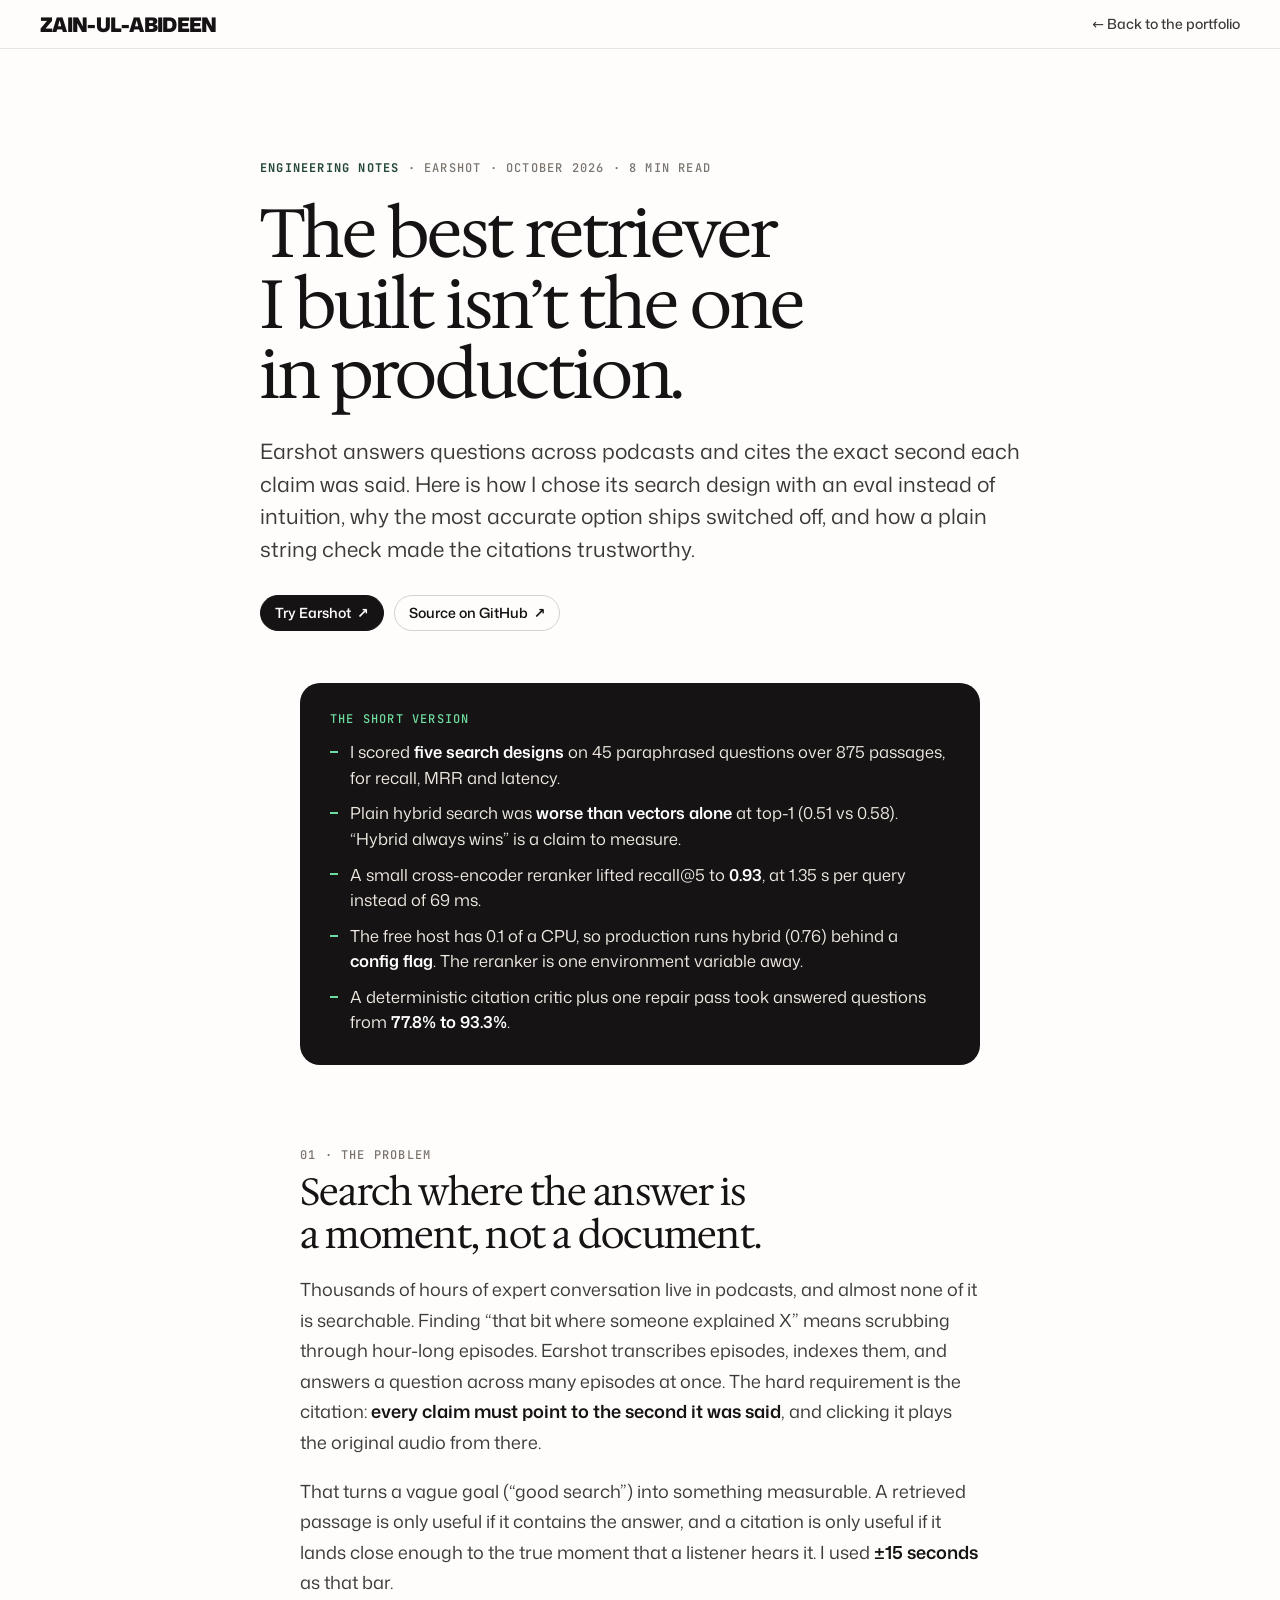
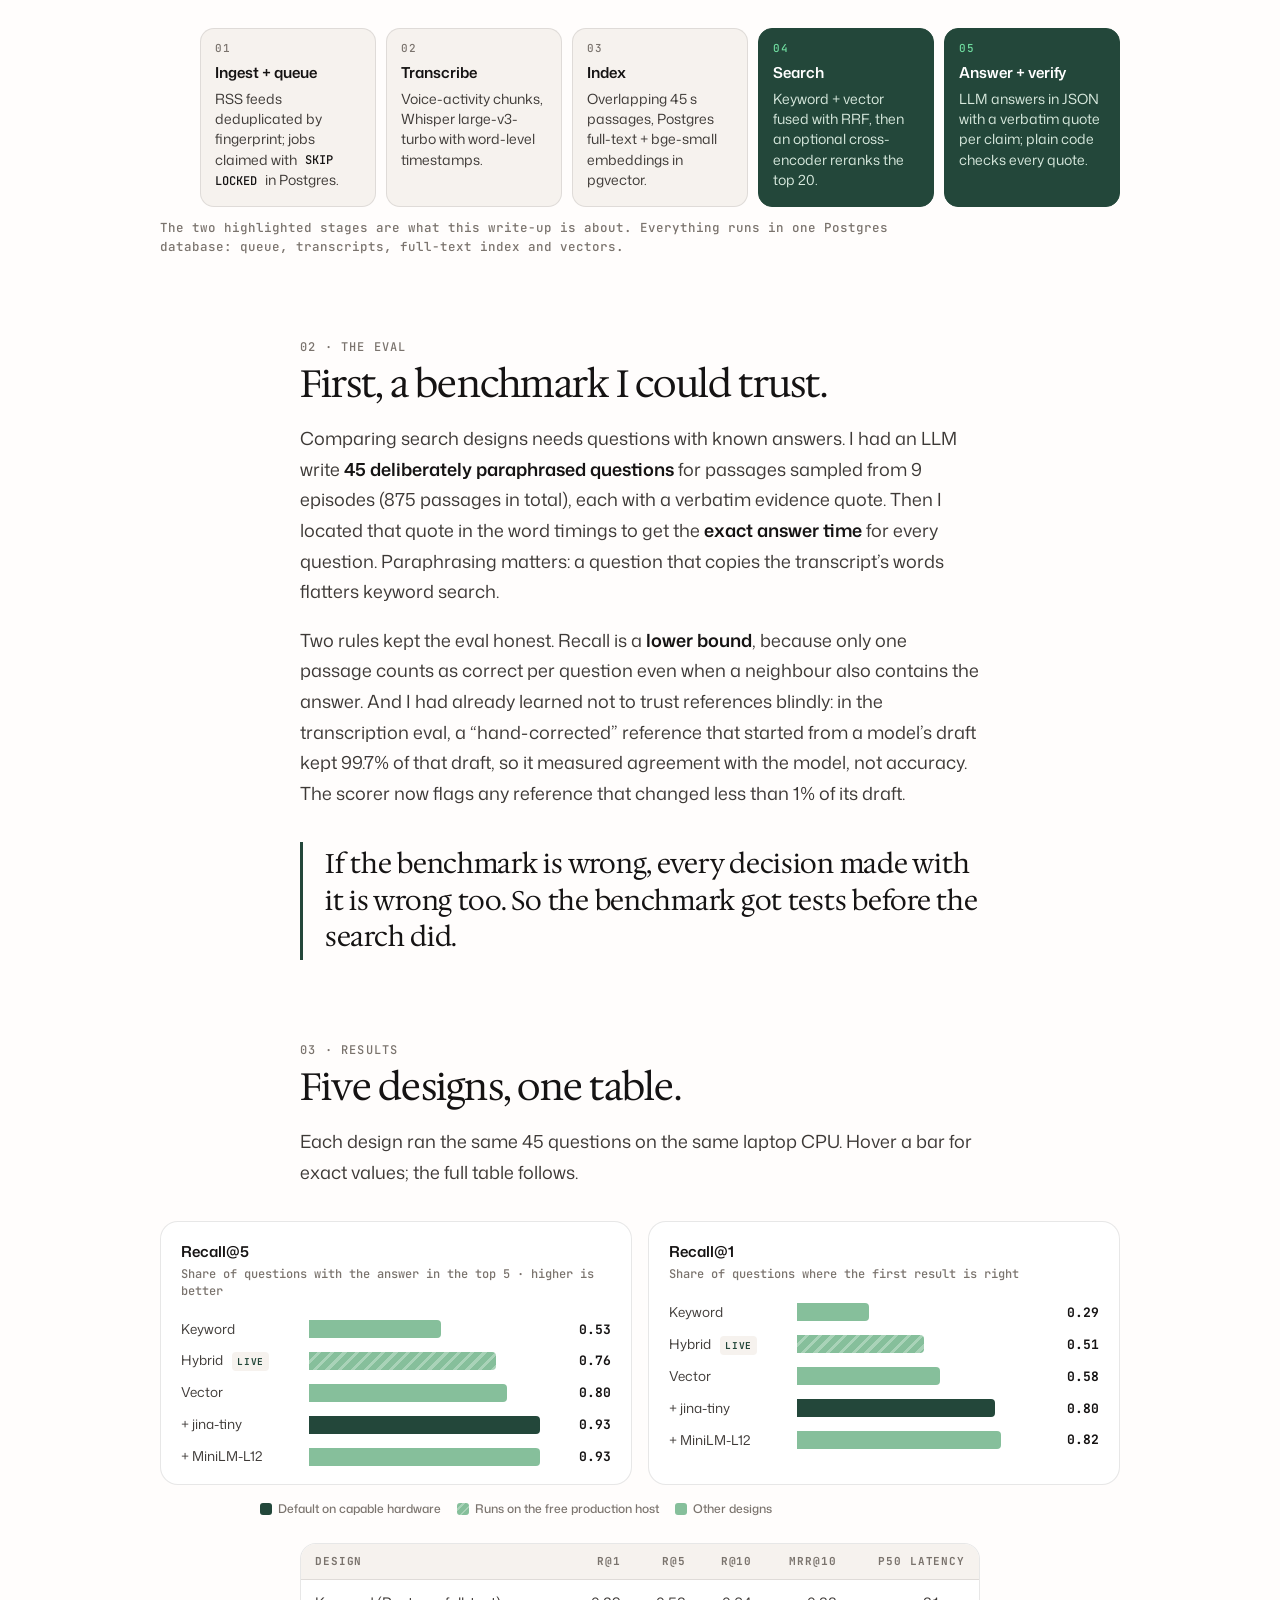
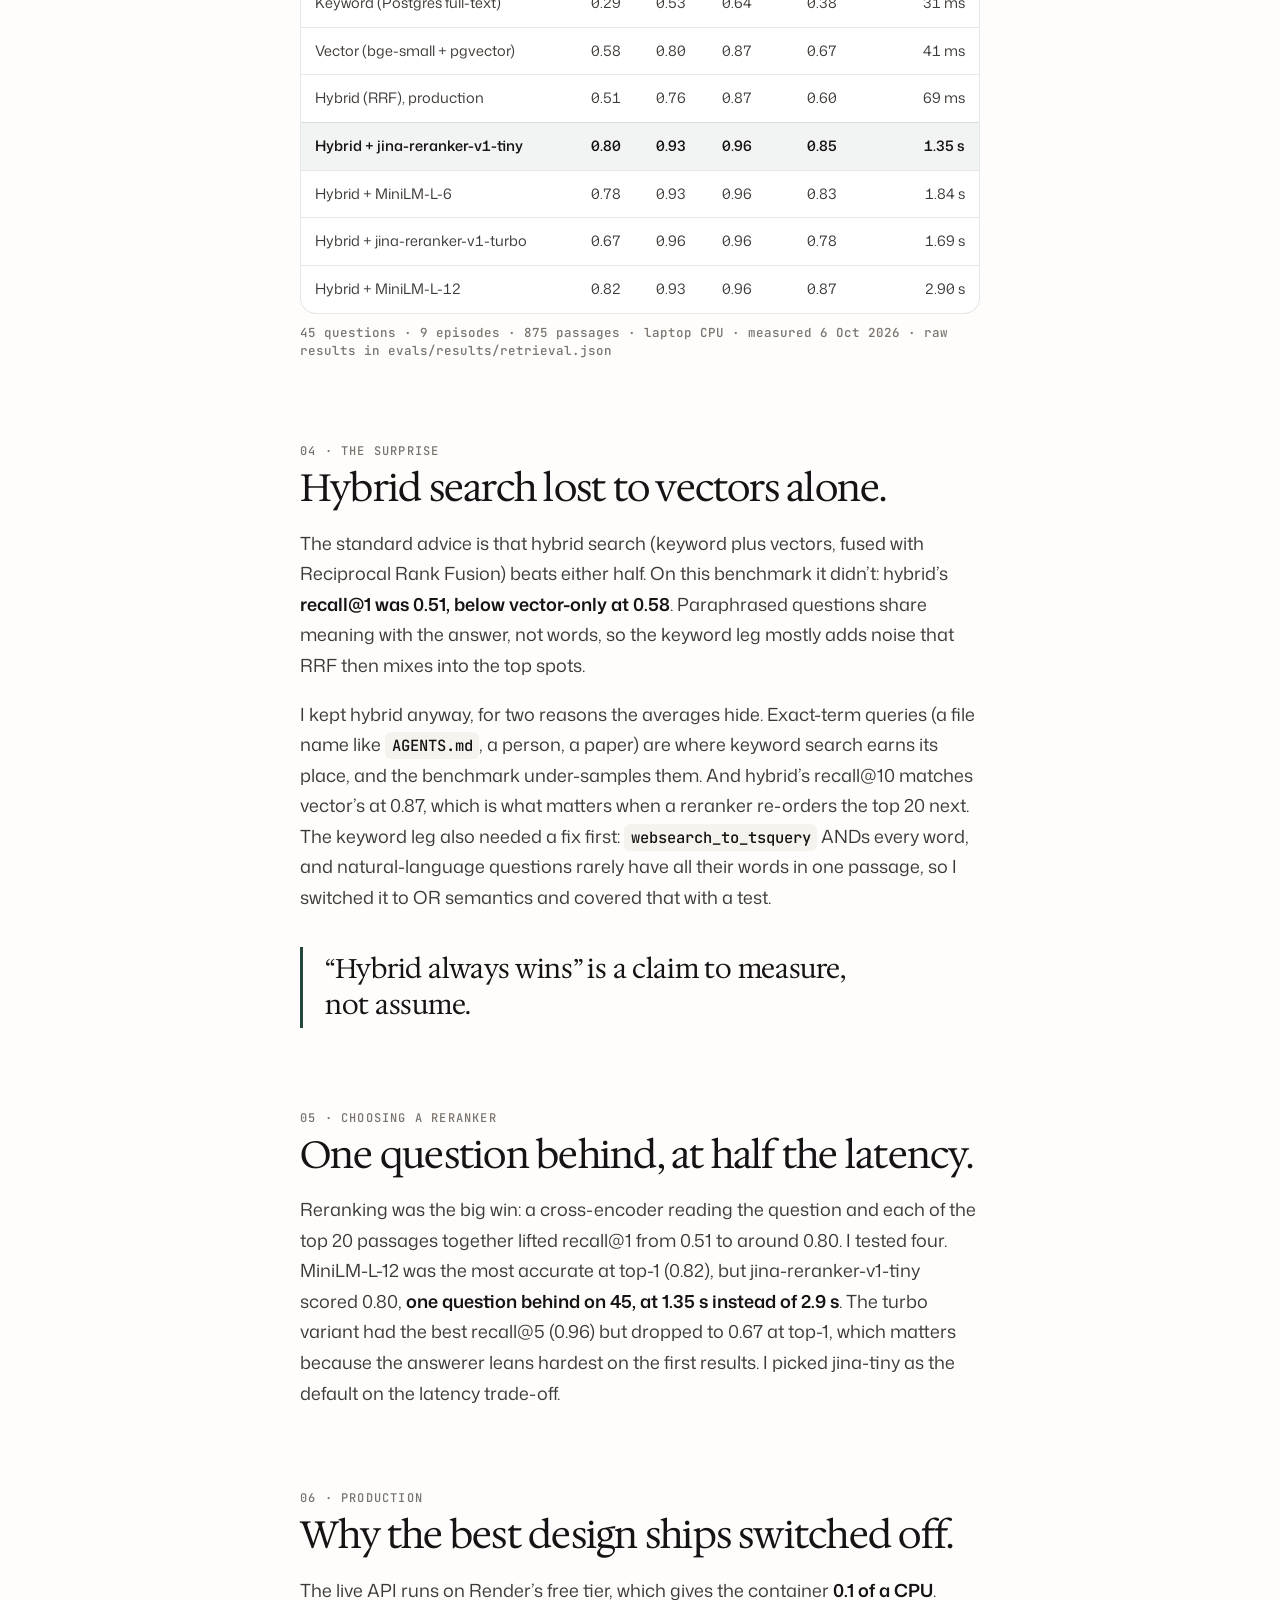
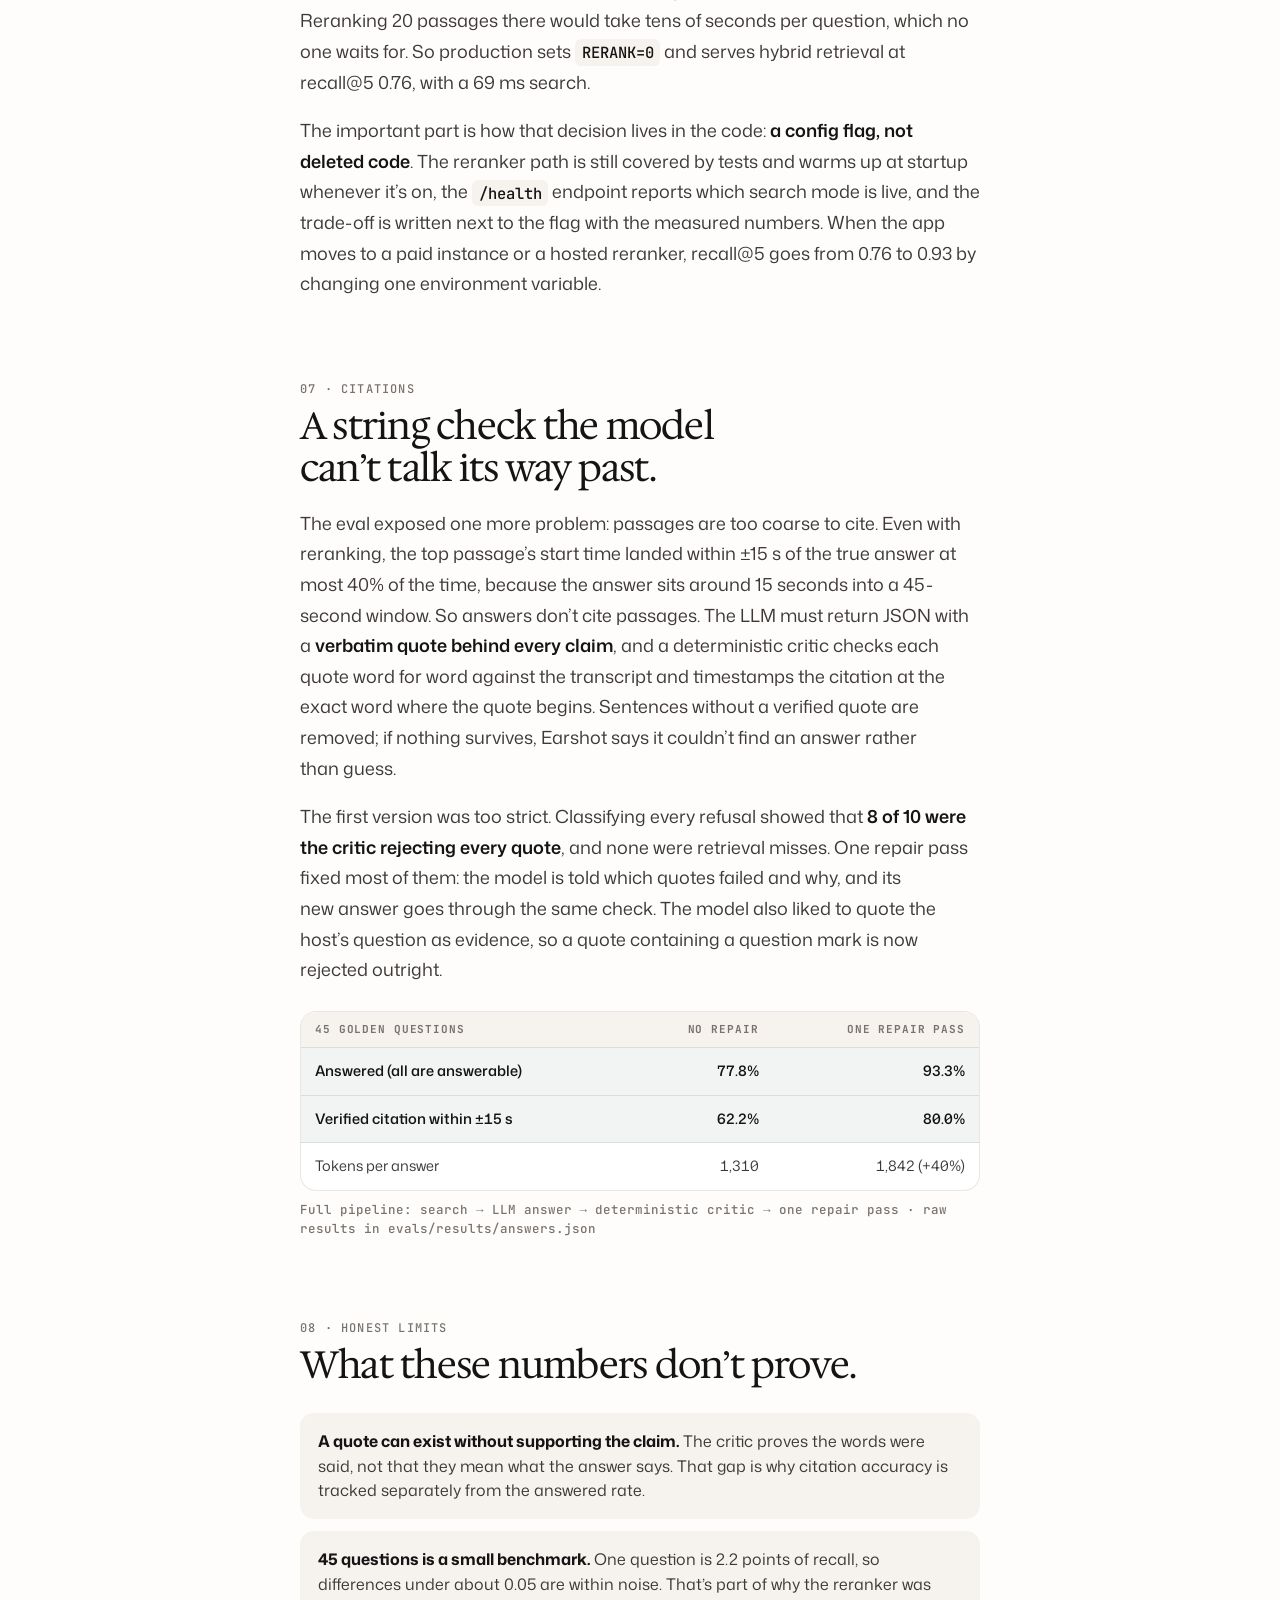
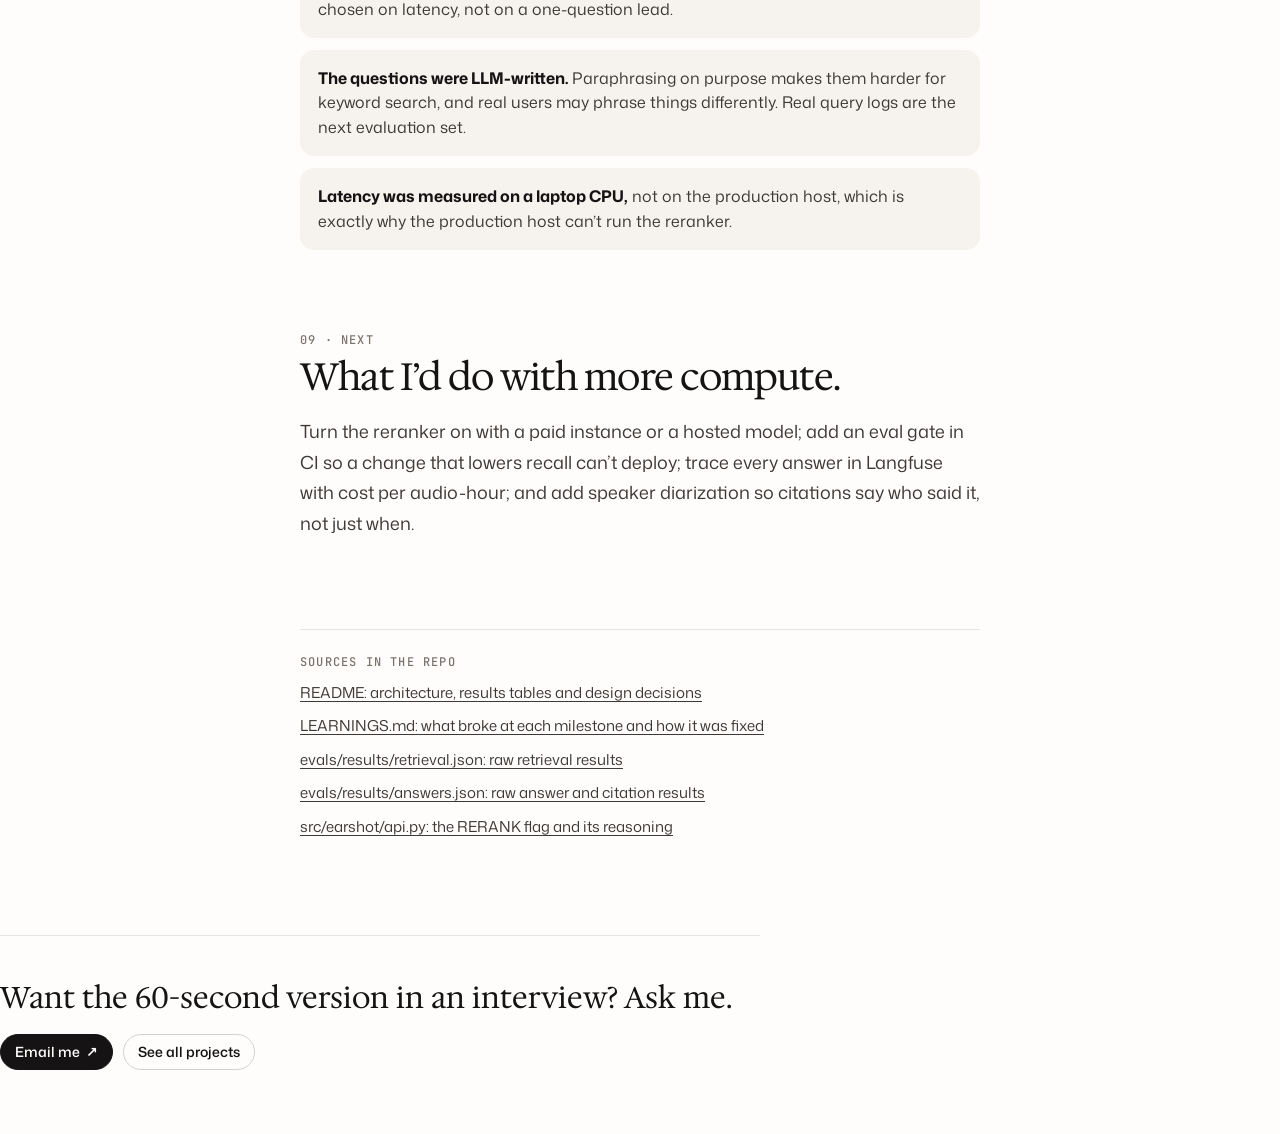
==== notes/earshot-retrieval.html @ 36beb97e "Evidence-backed hero, How I build rules, Earshot engineering write-up, stack usage" ====
<!doctype html>
<html lang="en">
<head>
  <meta charset="utf-8">
  <meta name="viewport" content="width=device-width, initial-scale=1, viewport-fit=cover">
  <title>The best retriever I built isn’t the one in production · Muhammad Zain ul Abideen</title>
  <meta name="description" content="Engineering notes on Earshot: five search designs benchmarked on 45 paraphrased podcast questions, why the 0.93 reranker ships behind a flag, and how a deterministic citation check raised answered questions from 77.8% to 93.3%.">
  <meta name="theme-color" content="#fffdfc">
  <link rel="icon" href="data:image/svg+xml,%3Csvg xmlns='http://www.w3.org/2000/svg' viewBox='0 0 64 64'%3E%3Crect width='64' height='64' rx='14' fill='%23151313'/%3E%3Ctext x='32' y='44' font-family='Georgia,serif' font-size='36' fill='%23fffdfc' text-anchor='middle'%3Ez%3C/text%3E%3C/svg%3E">
  <link rel="preload" href="../fonts/hedvig-serif.woff2" as="font" type="font/woff2" crossorigin>
  <link rel="preload" href="../fonts/mona-sans.woff2" as="font" type="font/woff2" crossorigin>
  <link rel="stylesheet" href="../css/fonts.css">
  <style>
    :root {
      --paper: #fffdfc; --paper-2: #f6f2ee; --ink: #151313; --ink-2: #3d3936; --ink-3: #7a736d;
      --line: rgba(21, 19, 19, .1); --forest: #23473a; --mint: #6fdc9f; --bar: #86bf9b;
      --serif: "Hedvig Letters Serif", Georgia, serif; --sans: "Mona Sans", system-ui, sans-serif; --mono: "JetBrains Mono", ui-monospace, monospace;
      --ease: cubic-bezier(.2, .7, .2, 1); --pad: clamp(16px, 4vw, 40px);
    }
    *, *::before, *::after { box-sizing: border-box; }
    html { -webkit-text-size-adjust: 100%; }
    body { margin: 0; background: var(--paper); color: var(--ink); font: 400 18px/1.7 var(--sans); }
    a { color: inherit; }
    ::selection { background: var(--forest); color: var(--paper); }

    .top { position: sticky; top: 0; z-index: 10; display: flex; justify-content: space-between; align-items: center; gap: 12px;
      padding: 14px var(--pad); background: rgba(255, 253, 252, .82); backdrop-filter: blur(12px); -webkit-backdrop-filter: blur(12px); border-bottom: 1px solid var(--line); }
    .top__mark { text-decoration: none; font: 900 20px/1 var(--sans); font-stretch: 112%; letter-spacing: -.035em; white-space: nowrap; }
    .top__back { text-decoration: none; font: 500 14px/1 var(--sans); color: var(--ink-2); white-space: nowrap; }
    .top__back:hover { color: var(--ink); }
    .bar { position: fixed; left: 0; top: 0; z-index: 11; height: 2px; width: 100%; background: var(--forest); transform-origin: left; transform: scaleX(0); }

    .wrap { width: min(760px, 100%); margin: 0 auto; padding: 0 var(--pad); }
    .wide { width: min(1040px, 100%); margin: 0 auto; padding: 0 var(--pad); }
    header.hd { padding: clamp(56px, 9vw, 110px) 0 clamp(28px, 4vw, 44px); }
    .kicker { margin: 0 0 22px; font: 500 12px/1.5 var(--mono); letter-spacing: .1em; text-transform: uppercase; color: var(--ink-3); }
    .kicker b { color: var(--forest); font-weight: 600; }
    h1 { margin: 0; font: 400 clamp(38px, 6vw, 68px)/1.04 var(--serif); letter-spacing: -.03em; text-wrap: balance; }
    .dek { margin: 24px 0 0; font-size: clamp(18px, 1.8vw, 21px); line-height: 1.55; color: var(--ink-2); text-wrap: pretty; }
    .meta { display: flex; flex-wrap: wrap; gap: 10px; margin-top: 30px; }
    .pill { display: inline-flex; align-items: center; gap: 6px; height: 36px; padding: 0 14px; border-radius: 999px; border: 1px solid rgba(21, 19, 19, .18); text-decoration: none; font: 550 14px/1 var(--sans); }
    .pill--dark { background: var(--ink); color: var(--paper); border-color: var(--ink); }

    .tldr { margin: 8px 0 0; padding: clamp(20px, 3vw, 30px); border-radius: 20px; background: var(--ink); color: #efe9e2; }
    .tldr h2 { margin: 0 0 14px; font: 500 12px/1 var(--mono); letter-spacing: .1em; text-transform: uppercase; color: var(--mint); }
    .tldr ul { margin: 0; padding: 0; list-style: none; display: grid; gap: 10px; font-size: 16.5px; line-height: 1.55; }
    .tldr li { position: relative; padding-left: 20px; }
    .tldr li::before { content: ""; position: absolute; left: 0; top: .72em; width: 8px; height: 2px; background: var(--mint); }
    .tldr b { color: #fff; font-weight: 600; }

    article h2 { margin: clamp(56px, 7vw, 84px) 0 0; font: 400 clamp(28px, 3.4vw, 38px)/1.12 var(--serif); letter-spacing: -.02em; text-wrap: balance; }
    article h2 small { display: block; margin-bottom: 10px; font: 500 12px/1 var(--mono); letter-spacing: .1em; text-transform: uppercase; color: var(--ink-3); }
    article p { margin: 18px 0 0; color: var(--ink-2); text-wrap: pretty; }
    article p strong { color: var(--ink); font-weight: 600; }
    code { font: 500 .86em/1 var(--mono); padding: .18em .42em; border-radius: 6px; background: var(--paper-2); color: var(--ink); }
    .pull { margin: 34px 0 0; padding: 4px 0 4px 22px; border-left: 3px solid var(--forest); font: 400 clamp(22px, 2.4vw, 27px)/1.35 var(--serif); letter-spacing: -.01em; color: var(--ink); }

    /* pipeline diagram */
    .flow { margin: 30px 0 0; display: grid; grid-template-columns: repeat(5, minmax(0, 1fr)); gap: 10px; counter-reset: s; }
    .flow li { list-style: none; position: relative; padding: 14px 14px 16px; border-radius: 14px; background: var(--paper-2); border: 1px solid var(--line); font-size: 14px; line-height: 1.45; color: var(--ink-2); }
    .flow li b { display: block; margin-bottom: 6px; font: 600 15px/1.25 var(--sans); color: var(--ink); }
    .flow li::before { counter-increment: s; content: counter(s, decimal-leading-zero); display: block; margin-bottom: 10px; font: 500 11px/1 var(--mono); letter-spacing: .1em; color: var(--ink-3); }
    .flow li.is-key { background: var(--forest); border-color: var(--forest); color: #d9eadf; }
    .flow li.is-key b { color: #fff; } .flow li.is-key::before { color: var(--mint); }
    .flow__cap { margin: 12px 0 0 !important; font: 500 12.5px/1.5 var(--mono) !important; color: var(--ink-3) !important; }
    @media (max-width: 860px) { .flow { grid-template-columns: repeat(2, minmax(0, 1fr)); } }

    /* charts */
    .charts { margin: 34px 0 0; display: grid; grid-template-columns: repeat(2, minmax(0, 1fr)); gap: 16px; }
    .chart { margin: 0; padding: 20px 20px 16px; border-radius: 18px; border: 1px solid var(--line); background: #fff; }
    .chart h3 { margin: 0; font: 600 15px/1.3 var(--sans); }
    .chart .sub { margin: 4px 0 18px; font: 500 12px/1.4 var(--mono); color: var(--ink-3); }
    .rows { display: grid; gap: 9px; }
    .row { position: relative; display: grid; grid-template-columns: 118px 1fr 44px; align-items: center; gap: 10px; font-size: 13.5px; color: var(--ink-2); cursor: default; }
    .row .track { position: relative; height: 18px; }
    .row .fill { position: absolute; inset: 0 auto 0 0; width: calc(var(--v) * 100%); background: var(--bar); border-radius: 0 4px 4px 0; transform-origin: left; transform: scaleX(0); transition: transform 1s var(--ease), background .2s; }
    .chart.is-in .fill { transform: scaleX(1); }
    .row:nth-child(2) .fill { transition-delay: .06s; } .row:nth-child(3) .fill { transition-delay: .12s; } .row:nth-child(4) .fill { transition-delay: .18s; } .row:nth-child(5) .fill { transition-delay: .24s; }
    .row.is-best .fill { background: var(--forest); }
    .row.is-prod .fill { background: repeating-linear-gradient(135deg, var(--bar) 0 6px, #a9d3b8 6px 9px); }
    .row b { font: 600 13px/1 var(--mono); color: var(--ink); text-align: right; }
    .row:hover .fill { background: var(--ink); }
    .row .tag { margin-left: 6px; font: 600 9.5px/1 var(--mono); letter-spacing: .08em; text-transform: uppercase; padding: 3px 5px; border-radius: 4px; background: var(--paper-2); color: var(--forest); }
    .legend { display: flex; flex-wrap: wrap; gap: 6px 16px; margin: 16px 0 0; font: 500 12px/1.3 var(--sans); color: var(--ink-3); }
    .legend i { display: inline-block; width: 12px; height: 12px; border-radius: 3px; margin-right: 6px; vertical-align: -2px; background: var(--bar); }
    .legend i.best { background: var(--forest); }
    .legend i.prod { background: repeating-linear-gradient(135deg, var(--bar) 0 4px, #a9d3b8 4px 6px); }
    .tip { position: fixed; z-index: 20; pointer-events: none; padding: 8px 10px; border-radius: 8px; background: var(--ink); color: #f3efe9; font: 500 12px/1.4 var(--mono); opacity: 0; transform: translateY(4px); transition: opacity .15s, transform .15s; white-space: nowrap; }
    .tip.on { opacity: 1; transform: none; }
    @media (max-width: 760px) { .charts { grid-template-columns: 1fr; } .row { grid-template-columns: 104px 1fr 40px; } }

    /* tables */
    .tbl { margin: 26px 0 0; overflow-x: auto; border: 1px solid var(--line); border-radius: 16px; background: #fff; }
    table { width: 100%; border-collapse: collapse; font-size: 14.5px; }
    th, td { padding: 11px 14px; text-align: right; white-space: nowrap; border-bottom: 1px solid var(--line); }
    th:first-child, td:first-child { text-align: left; }
    thead th { font: 600 11px/1.2 var(--mono); letter-spacing: .08em; text-transform: uppercase; color: var(--ink-3); background: var(--paper-2); }
    tbody tr:last-child td { border-bottom: 0; }
    td { font-variant-numeric: tabular-nums; color: var(--ink-2); }
    tr.hl td { background: rgba(35, 71, 58, .06); color: var(--ink); font-weight: 550; }
    .tbl-cap { margin: 10px 0 0 !important; font: 500 12.5px/1.5 var(--mono) !important; color: var(--ink-3) !important; }

    .lim { margin: 26px 0 0; padding: 0; list-style: none; display: grid; gap: 12px; }
    .lim li { padding: 16px 18px; border-radius: 14px; background: var(--paper-2); font-size: 16px; line-height: 1.55; color: var(--ink-2); }
    .lim li b { color: var(--ink); }

    .src { margin: clamp(60px, 8vw, 90px) 0 0; padding: 26px 0 0; border-top: 1px solid var(--line); }
    .src h2 { margin: 0 0 12px; font: 500 12px/1 var(--mono); letter-spacing: .1em; text-transform: uppercase; color: var(--ink-3); }
    .src ul { margin: 0; padding: 0; list-style: none; display: grid; gap: 8px; font-size: 15px; }
    .src a { color: var(--ink-2); text-underline-offset: 3px; }
    .src a:hover { color: var(--ink); }

    .end { margin: clamp(56px, 8vw, 96px) 0 0; padding: clamp(28px, 4vw, 44px) 0 clamp(40px, 6vw, 64px); border-top: 1px solid var(--line); display: flex; flex-wrap: wrap; justify-content: space-between; align-items: center; gap: 18px; }
    .end p { margin: 0; font: 400 clamp(22px, 2.6vw, 30px)/1.2 var(--serif); }
    .end div { display: flex; flex-wrap: wrap; gap: 10px; }

    .reveal { opacity: 0; transform: translateY(14px); transition: opacity .7s var(--ease), transform .7s var(--ease); }
    .reveal.is-in { opacity: 1; transform: none; }
    @media (prefers-reduced-motion: reduce) { .reveal { opacity: 1; transform: none; } .fill { transform: none !important; transition: none !important; } .bar { display: none; } }
  </style>
</head>
<body>
  <div class="bar" id="bar" aria-hidden="true"></div>
  <nav class="top" aria-label="Site">
    <a class="top__mark" href="../" aria-label="Zain-ul-Abideen, home">ZAIN-UL-ABIDEEN</a>
    <a class="top__back" href="../#approach">← Back to the portfolio</a>
  </nav>

  <main>
    <header class="hd wrap">
      <p class="kicker"><b>Engineering notes</b> · Earshot · October 2026 · 8 min read</p>
      <h1>The best retriever I built isn’t the one in production.</h1>
      <p class="dek">Earshot answers questions across podcasts and cites the exact second each claim was said. Here is how I chose its search design with an eval instead of intuition, why the most accurate option ships switched off, and how a plain string check made the citations trustworthy.</p>
      <div class="meta">
        <a class="pill pill--dark" href="https://earshot-ten-pi.vercel.app" target="_blank" rel="noopener">Try Earshot <span aria-hidden="true">↗</span></a>
        <a class="pill" href="https://github.com/MoZainUlAbideen/Earshot" target="_blank" rel="noopener">Source on GitHub <span aria-hidden="true">↗</span></a>
      </div>
    </header>

    <div class="wrap reveal">
      <section class="tldr" aria-labelledby="tldr">
        <h2 id="tldr">The short version</h2>
        <ul>
          <li>I scored <b>five search designs</b> on 45 paraphrased questions over 875 passages, for recall, MRR and latency.</li>
          <li>Plain hybrid search was <b>worse than vectors alone</b> at top-1 (0.51 vs 0.58). “Hybrid always wins” is a claim to measure.</li>
          <li>A small cross-encoder reranker lifted recall@5 to <b>0.93</b>, at 1.35 s per query instead of 69 ms.</li>
          <li>The free host has 0.1 of a CPU, so production runs hybrid (0.76) behind a <b>config flag</b>. The reranker is one environment variable away.</li>
          <li>A deterministic citation critic plus one repair pass took answered questions from <b>77.8% to 93.3%</b>.</li>
        </ul>
      </section>
    </div>

    <article class="wrap">
      <h2 class="reveal"><small>01 · The problem</small>Search where the answer is a moment, not a document.</h2>
      <p class="reveal">Thousands of hours of expert conversation live in podcasts, and almost none of it is searchable. Finding “that bit where someone explained X” means scrubbing through hour-long episodes. Earshot transcribes episodes, indexes them, and answers a question across many episodes at once. The hard requirement is the citation: <strong>every claim must point to the second it was said</strong>, and clicking it plays the original audio from there.</p>
      <p class="reveal">That turns a vague goal (“good search”) into something measurable. A retrieved passage is only useful if it contains the answer, and a citation is only useful if it lands close enough to the true moment that a listener hears it. I used <strong>±15 seconds</strong> as that bar.</p>
    </article>

    <div class="wide">
      <ol class="flow reveal" aria-label="Earshot pipeline">
        <li><b>Ingest + queue</b>RSS feeds deduplicated by fingerprint; jobs claimed with <code>SKIP LOCKED</code> in Postgres.</li>
        <li><b>Transcribe</b>Voice-activity chunks, Whisper large-v3-turbo with word-level timestamps.</li>
        <li><b>Index</b>Overlapping 45 s passages, Postgres full-text + bge-small embeddings in pgvector.</li>
        <li class="is-key"><b>Search</b>Keyword + vector fused with RRF, then an optional cross-encoder reranks the top 20.</li>
        <li class="is-key"><b>Answer + verify</b>LLM answers in JSON with a verbatim quote per claim; plain code checks every quote.</li>
      </ol>
      <p class="flow__cap wrap" style="padding:0">The two highlighted stages are what this write-up is about. Everything runs in one Postgres database: queue, transcripts, full-text index and vectors.</p>
    </div>

    <article class="wrap">
      <h2 class="reveal"><small>02 · The eval</small>First, a benchmark I could trust.</h2>
      <p class="reveal">Comparing search designs needs questions with known answers. I had an LLM write <strong>45 deliberately paraphrased questions</strong> for passages sampled from 9 episodes (875 passages in total), each with a verbatim evidence quote. Then I located that quote in the word timings to get the <strong>exact answer time</strong> for every question. Paraphrasing matters: a question that copies the transcript’s words flatters keyword search.</p>
      <p class="reveal">Two rules kept the eval honest. Recall is a <strong>lower bound</strong>, because only one passage counts as correct per question even when a neighbour also contains the answer. And I had already learned not to trust references blindly: in the transcription eval, a “hand-corrected” reference that started from a model’s draft kept 99.7% of that draft, so it measured agreement with the model, not accuracy. The scorer now flags any reference that changed less than 1% of its draft.</p>
      <p class="pull reveal">If the benchmark is wrong, every decision made with it is wrong too. So the benchmark got tests before the search did.</p>

      <h2 class="reveal"><small>03 · Results</small>Five designs, one table.</h2>
      <p class="reveal">Each design ran the same 45 questions on the same laptop CPU. Hover a bar for exact values; the full table follows.</p>
    </article>

    <div class="wide">
      <div class="charts">
        <figure class="chart reveal" data-chart>
          <h3>Recall@5</h3>
          <p class="sub">Share of questions with the answer in the top 5 · higher is better</p>
          <div class="rows">
            <div class="row" style="--v:.533" data-tip="Keyword · recall@5 0.533 · p50 31 ms"><span>Keyword</span><div class="track"><i class="fill"></i></div><b>0.53</b></div>
            <div class="row is-prod" style="--v:.756" data-tip="Hybrid (RRF) · recall@5 0.756 · p50 69 ms · runs in production"><span>Hybrid <em class="tag">live</em></span><div class="track"><i class="fill"></i></div><b>0.76</b></div>
            <div class="row" style="--v:.8" data-tip="Vector · recall@5 0.800 · p50 41 ms"><span>Vector</span><div class="track"><i class="fill"></i></div><b>0.80</b></div>
            <div class="row is-best" style="--v:.933" data-tip="Hybrid + jina-tiny rerank · recall@5 0.933 · p50 1.35 s · default on capable hardware"><span>+ jina-tiny</span><div class="track"><i class="fill"></i></div><b>0.93</b></div>
            <div class="row" style="--v:.933" data-tip="Hybrid + MiniLM-L-12 rerank · recall@5 0.933 · p50 2.90 s"><span>+ MiniLM-L12</span><div class="track"><i class="fill"></i></div><b>0.93</b></div>
          </div>
        </figure>
        <figure class="chart reveal" data-chart>
          <h3>Recall@1</h3>
          <p class="sub">Share of questions where the first result is right</p>
          <div class="rows">
            <div class="row" style="--v:.289" data-tip="Keyword · recall@1 0.289"><span>Keyword</span><div class="track"><i class="fill"></i></div><b>0.29</b></div>
            <div class="row is-prod" style="--v:.511" data-tip="Hybrid (RRF) · recall@1 0.511 · below vector alone"><span>Hybrid <em class="tag">live</em></span><div class="track"><i class="fill"></i></div><b>0.51</b></div>
            <div class="row" style="--v:.578" data-tip="Vector · recall@1 0.578"><span>Vector</span><div class="track"><i class="fill"></i></div><b>0.58</b></div>
            <div class="row is-best" style="--v:.8" data-tip="Hybrid + jina-tiny rerank · recall@1 0.800"><span>+ jina-tiny</span><div class="track"><i class="fill"></i></div><b>0.80</b></div>
            <div class="row" style="--v:.822" data-tip="Hybrid + MiniLM-L-12 rerank · recall@1 0.822"><span>+ MiniLM-L12</span><div class="track"><i class="fill"></i></div><b>0.82</b></div>
          </div>
        </figure>
      </div>
      <div class="wrap" style="padding:0">
        <p class="legend"><span><i class="best"></i>Default on capable hardware</span><span><i class="prod"></i>Runs on the free production host</span><span><i></i>Other designs</span></p>
      </div>
    </div>

    <article class="wrap">
      <div class="tbl reveal">
        <table>
          <thead><tr><th scope="col">Design</th><th scope="col">R@1</th><th scope="col">R@5</th><th scope="col">R@10</th><th scope="col">MRR@10</th><th scope="col">p50 latency</th></tr></thead>
          <tbody>
            <tr><td>Keyword (Postgres full-text)</td><td>0.29</td><td>0.53</td><td>0.64</td><td>0.38</td><td>31 ms</td></tr>
            <tr><td>Vector (bge-small + pgvector)</td><td>0.58</td><td>0.80</td><td>0.87</td><td>0.67</td><td>41 ms</td></tr>
            <tr><td>Hybrid (RRF), production</td><td>0.51</td><td>0.76</td><td>0.87</td><td>0.60</td><td>69 ms</td></tr>
            <tr class="hl"><td>Hybrid + jina-reranker-v1-tiny</td><td>0.80</td><td>0.93</td><td>0.96</td><td>0.85</td><td>1.35 s</td></tr>
            <tr><td>Hybrid + MiniLM-L-6</td><td>0.78</td><td>0.93</td><td>0.96</td><td>0.83</td><td>1.84 s</td></tr>
            <tr><td>Hybrid + jina-reranker-v1-turbo</td><td>0.67</td><td>0.96</td><td>0.96</td><td>0.78</td><td>1.69 s</td></tr>
            <tr><td>Hybrid + MiniLM-L-12</td><td>0.82</td><td>0.93</td><td>0.96</td><td>0.87</td><td>2.90 s</td></tr>
          </tbody>
        </table>
      </div>
      <p class="tbl-cap">45 questions · 9 episodes · 875 passages · laptop CPU · measured 6 Oct 2026 · raw results in evals/results/retrieval.json</p>

      <h2 class="reveal"><small>04 · The surprise</small>Hybrid search lost to vectors alone.</h2>
      <p class="reveal">The standard advice is that hybrid search (keyword plus vectors, fused with Reciprocal Rank Fusion) beats either half. On this benchmark it didn’t: hybrid’s <strong>recall@1 was 0.51, below vector-only at 0.58</strong>. Paraphrased questions share meaning with the answer, not words, so the keyword leg mostly adds noise that RRF then mixes into the top spots.</p>
      <p class="reveal">I kept hybrid anyway, for two reasons the averages hide. Exact-term queries (a file name like <code>AGENTS.md</code>, a person, a paper) are where keyword search earns its place, and the benchmark under-samples them. And hybrid’s recall@10 matches vector’s at 0.87, which is what matters when a reranker re-orders the top 20 next. The keyword leg also needed a fix first: <code>websearch_to_tsquery</code> ANDs every word, and natural-language questions rarely have all their words in one passage, so I switched it to OR semantics and covered that with a test.</p>
      <p class="pull reveal">“Hybrid always wins” is a claim to measure, not assume.</p>

      <h2 class="reveal"><small>05 · Choosing a reranker</small>One question behind, at half the latency.</h2>
      <p class="reveal">Reranking was the big win: a cross-encoder reading the question and each of the top 20 passages together lifted recall@1 from 0.51 to around 0.80. I tested four. MiniLM-L-12 was the most accurate at top-1 (0.82), but jina-reranker-v1-tiny scored 0.80, <strong>one question behind on 45, at 1.35 s instead of 2.9 s</strong>. The turbo variant had the best recall@5 (0.96) but dropped to 0.67 at top-1, which matters because the answerer leans hardest on the first results. I picked jina-tiny as the default on the latency trade-off.</p>

      <h2 class="reveal"><small>06 · Production</small>Why the best design ships switched off.</h2>
      <p class="reveal">The live API runs on Render’s free tier, which gives the container <strong>0.1 of a CPU</strong>. Reranking 20 passages there would take tens of seconds per question, which no one waits for. So production sets <code>RERANK=0</code> and serves hybrid retrieval at recall@5 0.76, with a 69 ms search.</p>
      <p class="reveal">The important part is how that decision lives in the code: <strong>a config flag, not deleted code</strong>. The reranker path is still covered by tests and warms up at startup whenever it’s on, the <code>/health</code> endpoint reports which search mode is live, and the trade-off is written next to the flag with the measured numbers. When the app moves to a paid instance or a hosted reranker, recall@5 goes from 0.76 to 0.93 by changing one environment variable.</p>

      <h2 class="reveal"><small>07 · Citations</small>A string check the model can’t talk its way past.</h2>
      <p class="reveal">The eval exposed one more problem: passages are too coarse to cite. Even with reranking, the top passage’s start time landed within ±15 s of the true answer at most 40% of the time, because the answer sits around 15 seconds into a 45-second window. So answers don’t cite passages. The LLM must return JSON with a <strong>verbatim quote behind every claim</strong>, and a deterministic critic checks each quote word for word against the transcript and timestamps the citation at the exact word where the quote begins. Sentences without a verified quote are removed; if nothing survives, Earshot says it couldn’t find an answer rather than guess.</p>
      <p class="reveal">The first version was too strict. Classifying every refusal showed that <strong>8 of 10 were the critic rejecting every quote</strong>, and none were retrieval misses. One repair pass fixed most of them: the model is told which quotes failed and why, and its new answer goes through the same check. The model also liked to quote the host’s question as evidence, so a quote containing a question mark is now rejected outright.</p>
      <div class="tbl reveal">
        <table>
          <thead><tr><th scope="col">45 golden questions</th><th scope="col">No repair</th><th scope="col">One repair pass</th></tr></thead>
          <tbody>
            <tr class="hl"><td>Answered (all are answerable)</td><td>77.8%</td><td>93.3%</td></tr>
            <tr class="hl"><td>Verified citation within ±15 s</td><td>62.2%</td><td>80.0%</td></tr>
            <tr><td>Tokens per answer</td><td>1,310</td><td>1,842 (+40%)</td></tr>
          </tbody>
        </table>
      </div>
      <p class="tbl-cap">Full pipeline: search → LLM answer → deterministic critic → one repair pass · raw results in evals/results/answers.json</p>

      <h2 class="reveal"><small>08 · Honest limits</small>What these numbers don’t prove.</h2>
      <ul class="lim reveal">
        <li><b>A quote can exist without supporting the claim.</b> The critic proves the words were said, not that they mean what the answer says. That gap is why citation accuracy is tracked separately from the answered rate.</li>
        <li><b>45 questions is a small benchmark.</b> One question is 2.2 points of recall, so differences under about 0.05 are within noise. That’s part of why the reranker was chosen on latency, not on a one-question lead.</li>
        <li><b>The questions were LLM-written.</b> Paraphrasing on purpose makes them harder for keyword search, and real users may phrase things differently. Real query logs are the next evaluation set.</li>
        <li><b>Latency was measured on a laptop CPU,</b> not on the production host, which is exactly why the production host can’t run the reranker.</li>
      </ul>

      <h2 class="reveal"><small>09 · Next</small>What I’d do with more compute.</h2>
      <p class="reveal">Turn the reranker on with a paid instance or a hosted model; add an eval gate in CI so a change that lowers recall can’t deploy; trace every answer in Langfuse with cost per audio-hour; and add speaker diarization so citations say who said it, not just when.</p>

      <section class="src" aria-labelledby="src">
        <h2 id="src">Sources in the repo</h2>
        <ul>
          <li><a href="https://github.com/MoZainUlAbideen/Earshot/blob/main/README.md" target="_blank" rel="noopener">README: architecture, results tables and design decisions</a></li>
          <li><a href="https://github.com/MoZainUlAbideen/Earshot/blob/main/LEARNINGS.md" target="_blank" rel="noopener">LEARNINGS.md: what broke at each milestone and how it was fixed</a></li>
          <li><a href="https://github.com/MoZainUlAbideen/Earshot/blob/main/evals/results/retrieval.json" target="_blank" rel="noopener">evals/results/retrieval.json: raw retrieval results</a></li>
          <li><a href="https://github.com/MoZainUlAbideen/Earshot/blob/main/evals/results/answers.json" target="_blank" rel="noopener">evals/results/answers.json: raw answer and citation results</a></li>
          <li><a href="https://github.com/MoZainUlAbideen/Earshot/blob/main/src/earshot/api.py" target="_blank" rel="noopener">src/earshot/api.py: the RERANK flag and its reasoning</a></li>
        </ul>
      </section>
    </article>

    <footer class="wrap end">
      <p>Want the 60-second version in an interview? Ask me.</p>
      <div>
        <a class="pill pill--dark" href="mailto:mu.zainulabideen@gmail.com">Email me <span aria-hidden="true">↗</span></a>
        <a class="pill" href="../#work">See all projects</a>
      </div>
    </footer>
  </main>

  <div class="tip" id="tip" role="presentation"></div>
  <script>
    // reading-progress bar, reveal on scroll, bar-chart tooltips
    const bar = document.getElementById('bar');
    const onScroll = () => { const m = document.documentElement.scrollHeight - innerHeight; bar.style.transform = `scaleX(${m > 0 ? scrollY / m : 0})`; };
    addEventListener('scroll', onScroll, { passive: true }); onScroll();
    const io = new IntersectionObserver((es) => es.forEach((e) => { if (e.isIntersecting) { e.target.classList.add('is-in'); io.unobserve(e.target); } }), { threshold: .15 });
    document.querySelectorAll('.reveal').forEach((el) => io.observe(el));
    const tip = document.getElementById('tip');
    document.querySelectorAll('[data-tip]').forEach((row) => {
      row.addEventListener('pointermove', (e) => { tip.textContent = row.dataset.tip; tip.style.left = Math.min(e.clientX + 14, innerWidth - tip.offsetWidth - 8) + 'px'; tip.style.top = (e.clientY + 16) + 'px'; tip.classList.add('on'); });
      row.addEventListener('pointerleave', () => tip.classList.remove('on'));
    });
  </script>
</body>
</html>
---- css/fonts.css ----
@font-face{font-family:"Hedvig Letters Serif";font-weight:400;font-display:swap;src:url(../fonts/hedvig-serif.woff2) format("woff2")}
@font-face{font-family:"Mona Sans";font-weight:200 900;font-display:swap;src:url(../fonts/mona-sans.woff2) format("woff2")}
@font-face{font-family:"Mona Sans";font-weight:200 900;font-style:italic;font-display:swap;src:url(../fonts/mona-sans-italic.woff2) format("woff2")}
/* the games keep their arcade lettering */
@font-face{font-family:"Orbitron";font-weight:500;font-display:swap;src:url(../fonts/orbitron-latin-500-normal.woff2) format("woff2")}
@font-face{font-family:"Orbitron";font-weight:700 900;font-display:swap;src:url(../fonts/orbitron-latin-700-normal.woff2) format("woff2")}
@font-face{font-family:"Chakra Petch";font-weight:700;font-display:swap;src:url(../fonts/chakra-petch-latin-700-normal.woff2) format("woff2")}
@font-face{font-family:"Chakra Petch";font-weight:700;font-style:italic;font-display:swap;src:url(../fonts/chakra-petch-latin-700-italic.woff2) format("woff2")}
@font-face{font-family:"Manrope";font-weight:400;font-display:swap;src:url(../fonts/manrope-latin-400-normal.woff2) format("woff2")}
@font-face{font-family:"Manrope";font-weight:500;font-display:swap;src:url(../fonts/manrope-latin-500-normal.woff2) format("woff2")}
@font-face{font-family:"Manrope";font-weight:700;font-display:swap;src:url(../fonts/manrope-latin-700-normal.woff2) format("woff2")}
@font-face{font-family:"JetBrains Mono";font-weight:500;font-display:swap;src:url(../fonts/jetbrains-mono-latin-500-normal.woff2) format("woff2")}
@font-face{font-family:"JetBrains Mono";font-weight:700;font-display:swap;src:url(../fonts/jetbrains-mono-latin-700-normal.woff2) format("woff2")}
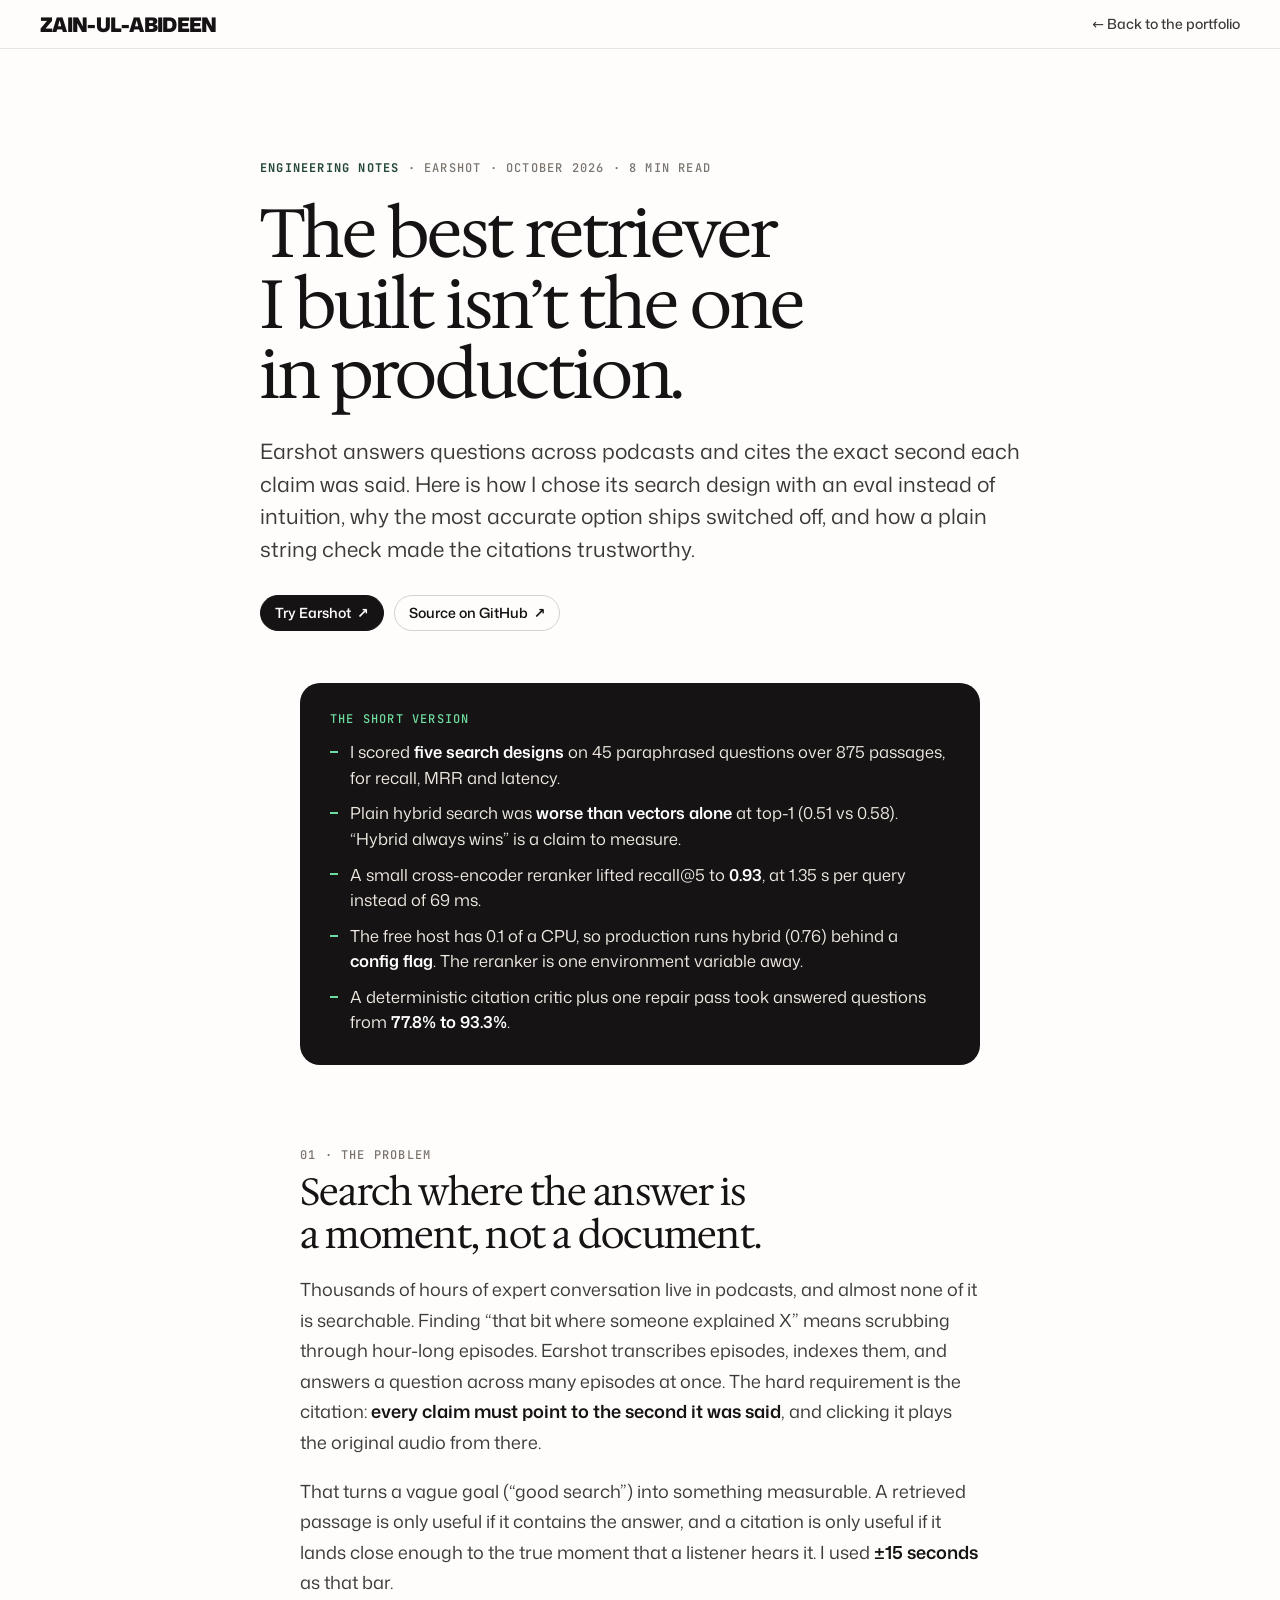
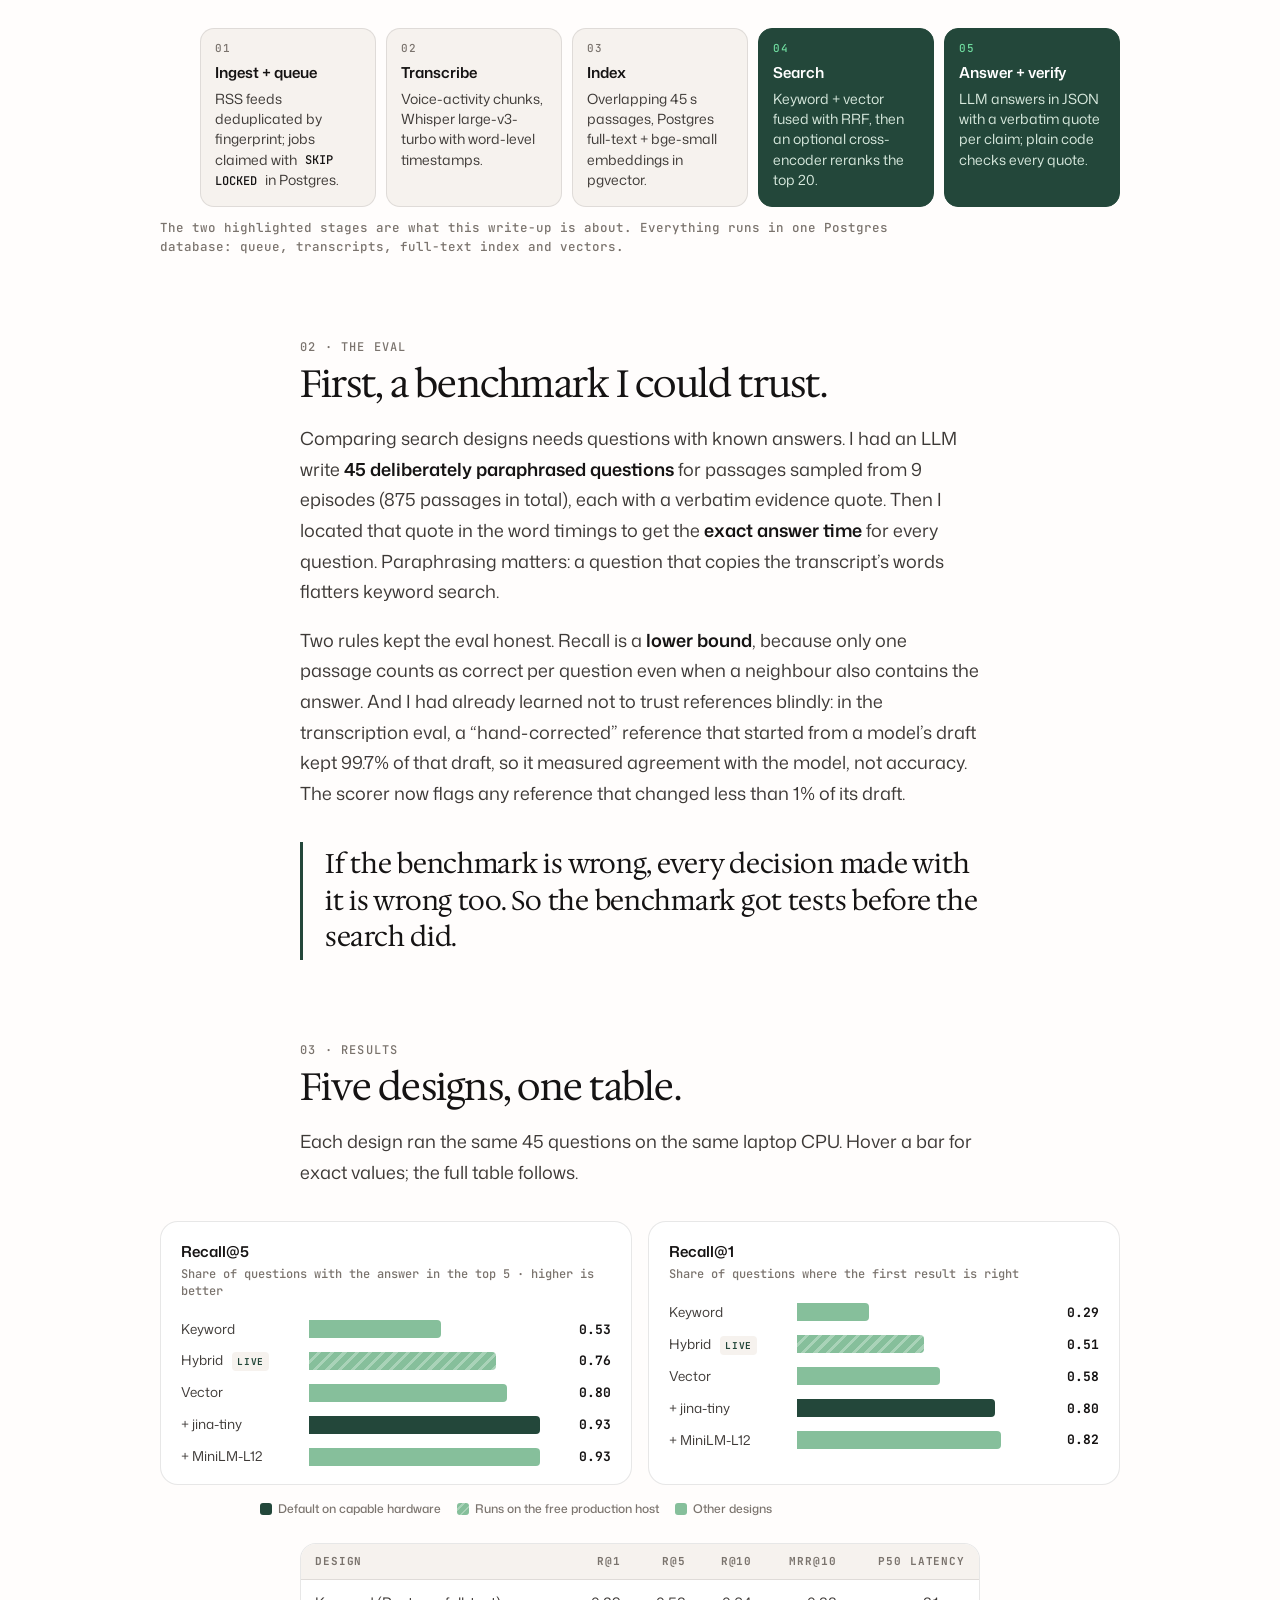
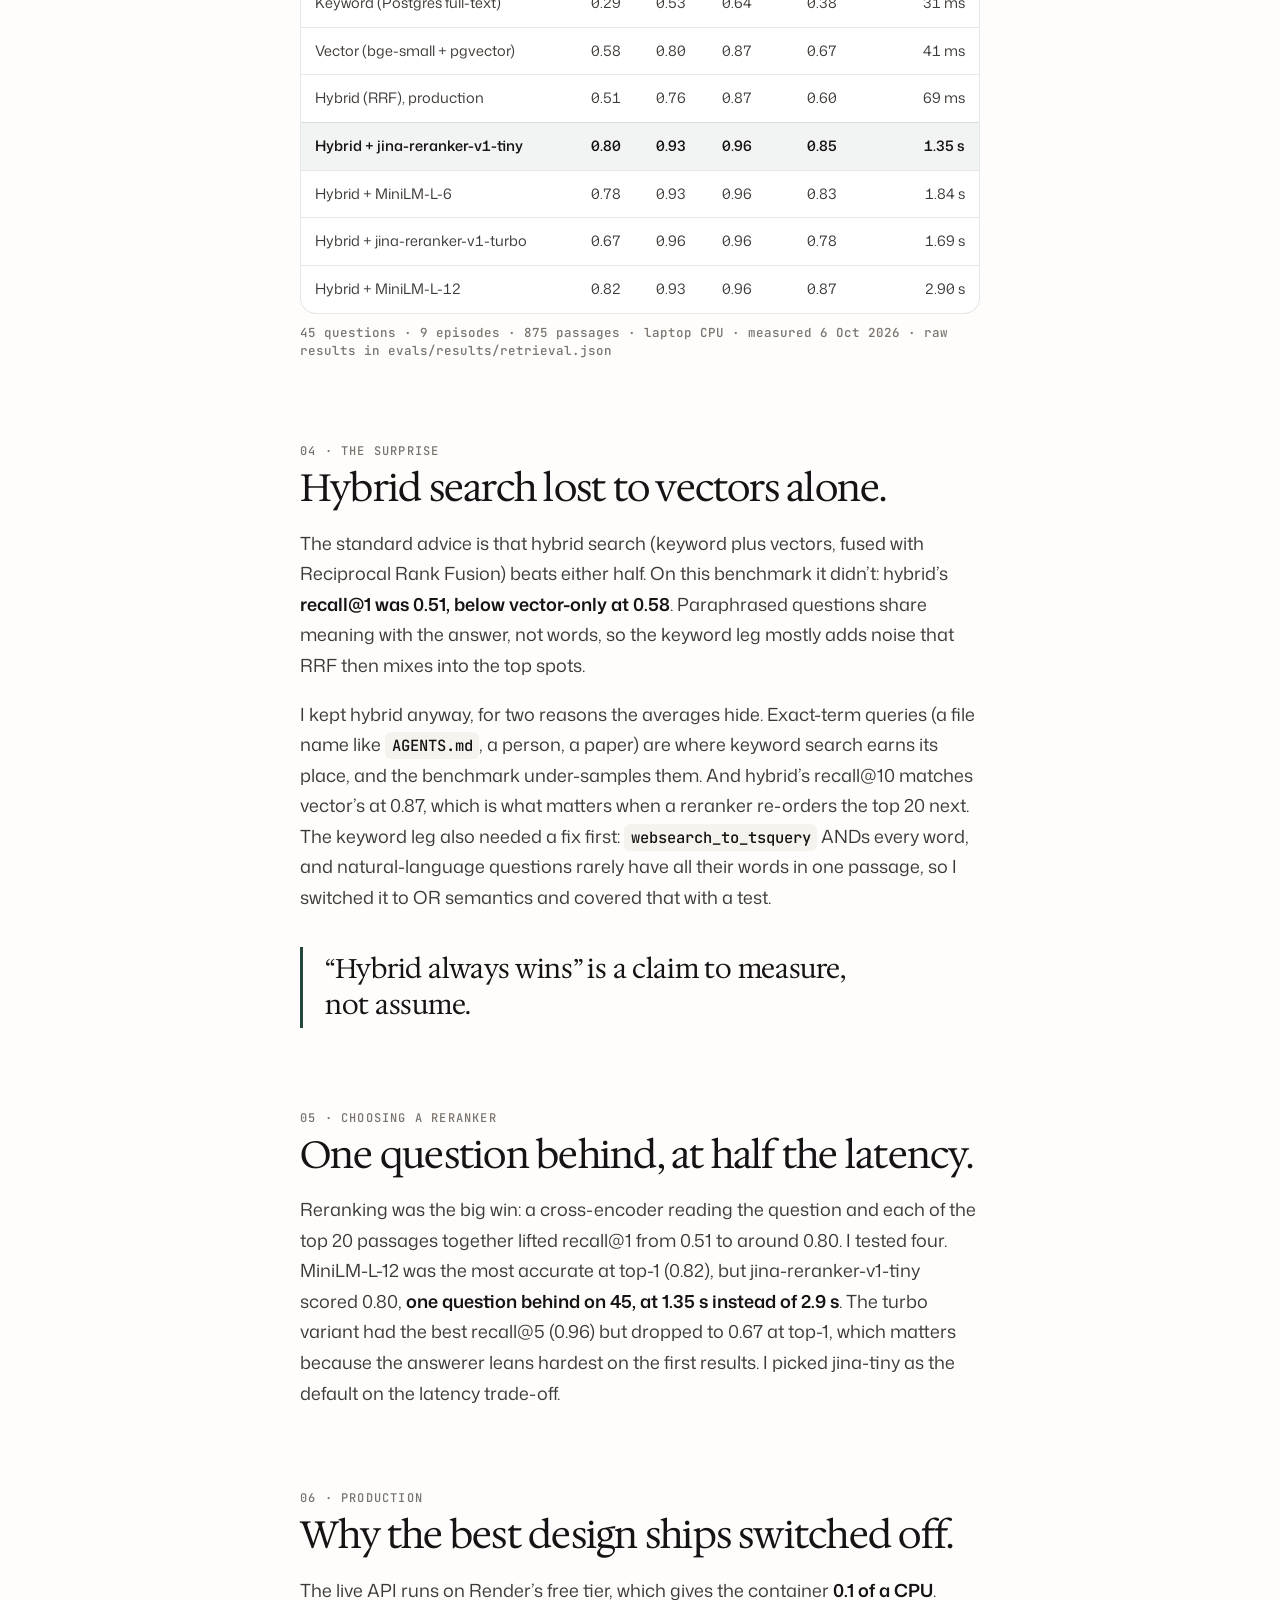
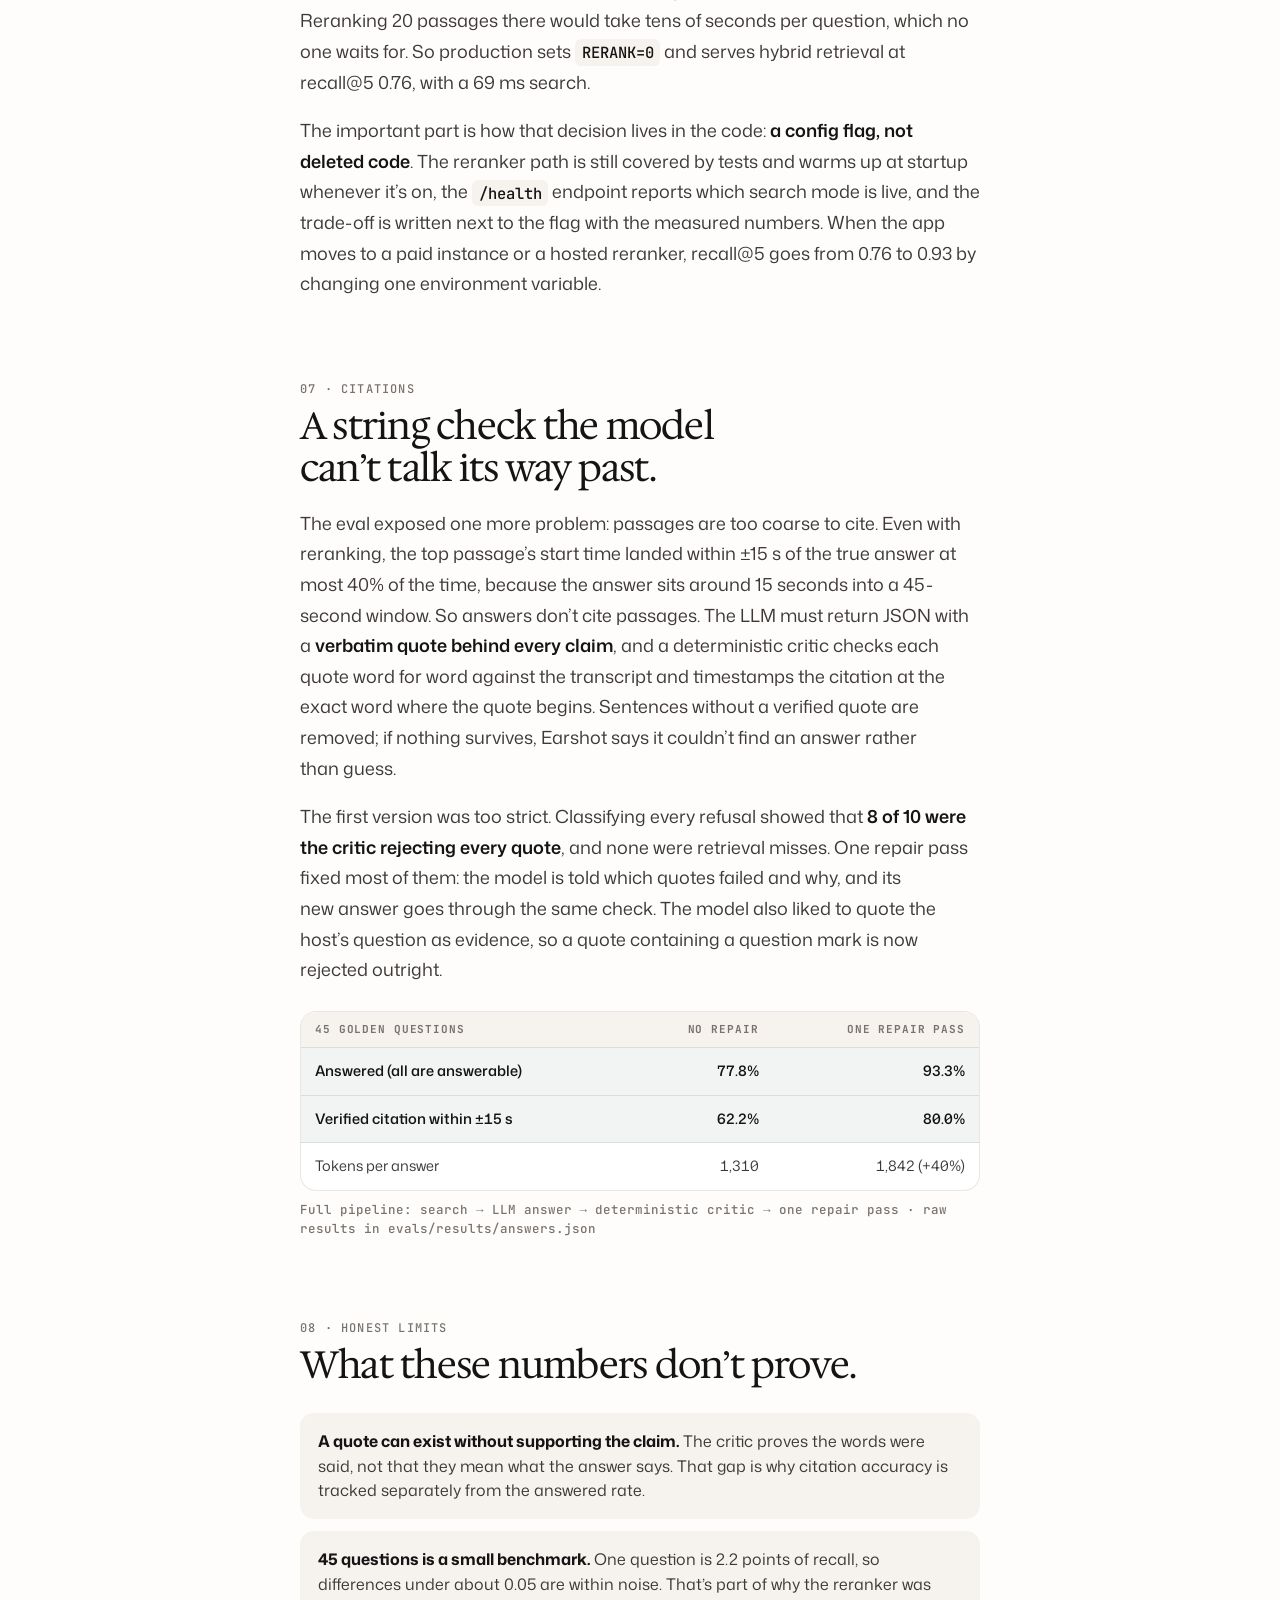
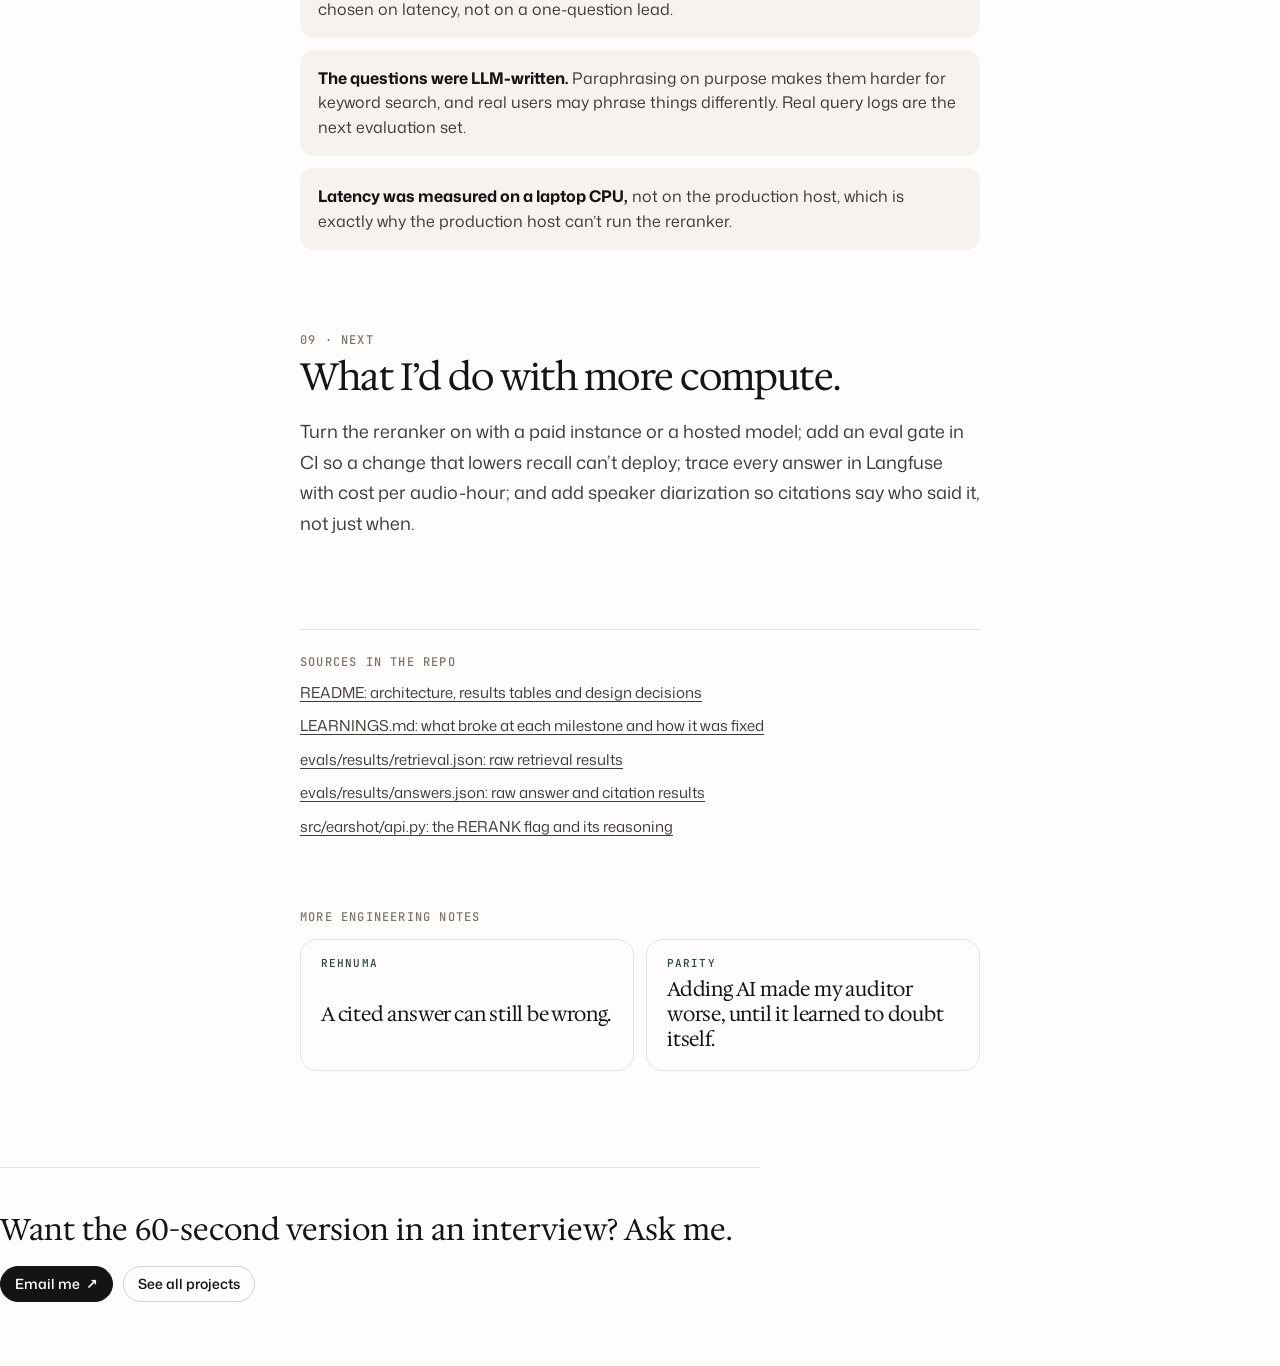
==== commit 49777890: "Add Rehnuma and Parity engineering write-ups, notes section" ====
--- a/notes/earshot-retrieval.html
+++ b/notes/earshot-retrieval.html
@@ -10,114 +10,7 @@
   <link rel="preload" href="../fonts/hedvig-serif.woff2" as="font" type="font/woff2" crossorigin>
   <link rel="preload" href="../fonts/mona-sans.woff2" as="font" type="font/woff2" crossorigin>
   <link rel="stylesheet" href="../css/fonts.css">
-  <style>
-    :root {
-      --paper: #fffdfc; --paper-2: #f6f2ee; --ink: #151313; --ink-2: #3d3936; --ink-3: #7a736d;
-      --line: rgba(21, 19, 19, .1); --forest: #23473a; --mint: #6fdc9f; --bar: #86bf9b;
-      --serif: "Hedvig Letters Serif", Georgia, serif; --sans: "Mona Sans", system-ui, sans-serif; --mono: "JetBrains Mono", ui-monospace, monospace;
-      --ease: cubic-bezier(.2, .7, .2, 1); --pad: clamp(16px, 4vw, 40px);
-    }
-    *, *::before, *::after { box-sizing: border-box; }
-    html { -webkit-text-size-adjust: 100%; }
-    body { margin: 0; background: var(--paper); color: var(--ink); font: 400 18px/1.7 var(--sans); }
-    a { color: inherit; }
-    ::selection { background: var(--forest); color: var(--paper); }
-
-    .top { position: sticky; top: 0; z-index: 10; display: flex; justify-content: space-between; align-items: center; gap: 12px;
-      padding: 14px var(--pad); background: rgba(255, 253, 252, .82); backdrop-filter: blur(12px); -webkit-backdrop-filter: blur(12px); border-bottom: 1px solid var(--line); }
-    .top__mark { text-decoration: none; font: 900 20px/1 var(--sans); font-stretch: 112%; letter-spacing: -.035em; white-space: nowrap; }
-    .top__back { text-decoration: none; font: 500 14px/1 var(--sans); color: var(--ink-2); white-space: nowrap; }
-    .top__back:hover { color: var(--ink); }
-    .bar { position: fixed; left: 0; top: 0; z-index: 11; height: 2px; width: 100%; background: var(--forest); transform-origin: left; transform: scaleX(0); }
-
-    .wrap { width: min(760px, 100%); margin: 0 auto; padding: 0 var(--pad); }
-    .wide { width: min(1040px, 100%); margin: 0 auto; padding: 0 var(--pad); }
-    header.hd { padding: clamp(56px, 9vw, 110px) 0 clamp(28px, 4vw, 44px); }
-    .kicker { margin: 0 0 22px; font: 500 12px/1.5 var(--mono); letter-spacing: .1em; text-transform: uppercase; color: var(--ink-3); }
-    .kicker b { color: var(--forest); font-weight: 600; }
-    h1 { margin: 0; font: 400 clamp(38px, 6vw, 68px)/1.04 var(--serif); letter-spacing: -.03em; text-wrap: balance; }
-    .dek { margin: 24px 0 0; font-size: clamp(18px, 1.8vw, 21px); line-height: 1.55; color: var(--ink-2); text-wrap: pretty; }
-    .meta { display: flex; flex-wrap: wrap; gap: 10px; margin-top: 30px; }
-    .pill { display: inline-flex; align-items: center; gap: 6px; height: 36px; padding: 0 14px; border-radius: 999px; border: 1px solid rgba(21, 19, 19, .18); text-decoration: none; font: 550 14px/1 var(--sans); }
-    .pill--dark { background: var(--ink); color: var(--paper); border-color: var(--ink); }
-
-    .tldr { margin: 8px 0 0; padding: clamp(20px, 3vw, 30px); border-radius: 20px; background: var(--ink); color: #efe9e2; }
-    .tldr h2 { margin: 0 0 14px; font: 500 12px/1 var(--mono); letter-spacing: .1em; text-transform: uppercase; color: var(--mint); }
-    .tldr ul { margin: 0; padding: 0; list-style: none; display: grid; gap: 10px; font-size: 16.5px; line-height: 1.55; }
-    .tldr li { position: relative; padding-left: 20px; }
-    .tldr li::before { content: ""; position: absolute; left: 0; top: .72em; width: 8px; height: 2px; background: var(--mint); }
-    .tldr b { color: #fff; font-weight: 600; }
-
-    article h2 { margin: clamp(56px, 7vw, 84px) 0 0; font: 400 clamp(28px, 3.4vw, 38px)/1.12 var(--serif); letter-spacing: -.02em; text-wrap: balance; }
-    article h2 small { display: block; margin-bottom: 10px; font: 500 12px/1 var(--mono); letter-spacing: .1em; text-transform: uppercase; color: var(--ink-3); }
-    article p { margin: 18px 0 0; color: var(--ink-2); text-wrap: pretty; }
-    article p strong { color: var(--ink); font-weight: 600; }
-    code { font: 500 .86em/1 var(--mono); padding: .18em .42em; border-radius: 6px; background: var(--paper-2); color: var(--ink); }
-    .pull { margin: 34px 0 0; padding: 4px 0 4px 22px; border-left: 3px solid var(--forest); font: 400 clamp(22px, 2.4vw, 27px)/1.35 var(--serif); letter-spacing: -.01em; color: var(--ink); }
-
-    /* pipeline diagram */
-    .flow { margin: 30px 0 0; display: grid; grid-template-columns: repeat(5, minmax(0, 1fr)); gap: 10px; counter-reset: s; }
-    .flow li { list-style: none; position: relative; padding: 14px 14px 16px; border-radius: 14px; background: var(--paper-2); border: 1px solid var(--line); font-size: 14px; line-height: 1.45; color: var(--ink-2); }
-    .flow li b { display: block; margin-bottom: 6px; font: 600 15px/1.25 var(--sans); color: var(--ink); }
-    .flow li::before { counter-increment: s; content: counter(s, decimal-leading-zero); display: block; margin-bottom: 10px; font: 500 11px/1 var(--mono); letter-spacing: .1em; color: var(--ink-3); }
-    .flow li.is-key { background: var(--forest); border-color: var(--forest); color: #d9eadf; }
-    .flow li.is-key b { color: #fff; } .flow li.is-key::before { color: var(--mint); }
-    .flow__cap { margin: 12px 0 0 !important; font: 500 12.5px/1.5 var(--mono) !important; color: var(--ink-3) !important; }
-    @media (max-width: 860px) { .flow { grid-template-columns: repeat(2, minmax(0, 1fr)); } }
-
-    /* charts */
-    .charts { margin: 34px 0 0; display: grid; grid-template-columns: repeat(2, minmax(0, 1fr)); gap: 16px; }
-    .chart { margin: 0; padding: 20px 20px 16px; border-radius: 18px; border: 1px solid var(--line); background: #fff; }
-    .chart h3 { margin: 0; font: 600 15px/1.3 var(--sans); }
-    .chart .sub { margin: 4px 0 18px; font: 500 12px/1.4 var(--mono); color: var(--ink-3); }
-    .rows { display: grid; gap: 9px; }
-    .row { position: relative; display: grid; grid-template-columns: 118px 1fr 44px; align-items: center; gap: 10px; font-size: 13.5px; color: var(--ink-2); cursor: default; }
-    .row .track { position: relative; height: 18px; }
-    .row .fill { position: absolute; inset: 0 auto 0 0; width: calc(var(--v) * 100%); background: var(--bar); border-radius: 0 4px 4px 0; transform-origin: left; transform: scaleX(0); transition: transform 1s var(--ease), background .2s; }
-    .chart.is-in .fill { transform: scaleX(1); }
-    .row:nth-child(2) .fill { transition-delay: .06s; } .row:nth-child(3) .fill { transition-delay: .12s; } .row:nth-child(4) .fill { transition-delay: .18s; } .row:nth-child(5) .fill { transition-delay: .24s; }
-    .row.is-best .fill { background: var(--forest); }
-    .row.is-prod .fill { background: repeating-linear-gradient(135deg, var(--bar) 0 6px, #a9d3b8 6px 9px); }
-    .row b { font: 600 13px/1 var(--mono); color: var(--ink); text-align: right; }
-    .row:hover .fill { background: var(--ink); }
-    .row .tag { margin-left: 6px; font: 600 9.5px/1 var(--mono); letter-spacing: .08em; text-transform: uppercase; padding: 3px 5px; border-radius: 4px; background: var(--paper-2); color: var(--forest); }
-    .legend { display: flex; flex-wrap: wrap; gap: 6px 16px; margin: 16px 0 0; font: 500 12px/1.3 var(--sans); color: var(--ink-3); }
-    .legend i { display: inline-block; width: 12px; height: 12px; border-radius: 3px; margin-right: 6px; vertical-align: -2px; background: var(--bar); }
-    .legend i.best { background: var(--forest); }
-    .legend i.prod { background: repeating-linear-gradient(135deg, var(--bar) 0 4px, #a9d3b8 4px 6px); }
-    .tip { position: fixed; z-index: 20; pointer-events: none; padding: 8px 10px; border-radius: 8px; background: var(--ink); color: #f3efe9; font: 500 12px/1.4 var(--mono); opacity: 0; transform: translateY(4px); transition: opacity .15s, transform .15s; white-space: nowrap; }
-    .tip.on { opacity: 1; transform: none; }
-    @media (max-width: 760px) { .charts { grid-template-columns: 1fr; } .row { grid-template-columns: 104px 1fr 40px; } }
-
-    /* tables */
-    .tbl { margin: 26px 0 0; overflow-x: auto; border: 1px solid var(--line); border-radius: 16px; background: #fff; }
-    table { width: 100%; border-collapse: collapse; font-size: 14.5px; }
-    th, td { padding: 11px 14px; text-align: right; white-space: nowrap; border-bottom: 1px solid var(--line); }
-    th:first-child, td:first-child { text-align: left; }
-    thead th { font: 600 11px/1.2 var(--mono); letter-spacing: .08em; text-transform: uppercase; color: var(--ink-3); background: var(--paper-2); }
-    tbody tr:last-child td { border-bottom: 0; }
-    td { font-variant-numeric: tabular-nums; color: var(--ink-2); }
-    tr.hl td { background: rgba(35, 71, 58, .06); color: var(--ink); font-weight: 550; }
-    .tbl-cap { margin: 10px 0 0 !important; font: 500 12.5px/1.5 var(--mono) !important; color: var(--ink-3) !important; }
-
-    .lim { margin: 26px 0 0; padding: 0; list-style: none; display: grid; gap: 12px; }
-    .lim li { padding: 16px 18px; border-radius: 14px; background: var(--paper-2); font-size: 16px; line-height: 1.55; color: var(--ink-2); }
-    .lim li b { color: var(--ink); }
-
-    .src { margin: clamp(60px, 8vw, 90px) 0 0; padding: 26px 0 0; border-top: 1px solid var(--line); }
-    .src h2 { margin: 0 0 12px; font: 500 12px/1 var(--mono); letter-spacing: .1em; text-transform: uppercase; color: var(--ink-3); }
-    .src ul { margin: 0; padding: 0; list-style: none; display: grid; gap: 8px; font-size: 15px; }
-    .src a { color: var(--ink-2); text-underline-offset: 3px; }
-    .src a:hover { color: var(--ink); }
-
-    .end { margin: clamp(56px, 8vw, 96px) 0 0; padding: clamp(28px, 4vw, 44px) 0 clamp(40px, 6vw, 64px); border-top: 1px solid var(--line); display: flex; flex-wrap: wrap; justify-content: space-between; align-items: center; gap: 18px; }
-    .end p { margin: 0; font: 400 clamp(22px, 2.6vw, 30px)/1.2 var(--serif); }
-    .end div { display: flex; flex-wrap: wrap; gap: 10px; }
-
-    .reveal { opacity: 0; transform: translateY(14px); transition: opacity .7s var(--ease), transform .7s var(--ease); }
-    .reveal.is-in { opacity: 1; transform: none; }
-    @media (prefers-reduced-motion: reduce) { .reveal { opacity: 1; transform: none; } .fill { transform: none !important; transition: none !important; } .bar { display: none; } }
-  </style>
+  <link rel="stylesheet" href="notes.css">
 </head>
 <body>
   <div class="bar" id="bar" aria-hidden="true"></div>
@@ -272,6 +165,12 @@
           <li><a href="https://github.com/MoZainUlAbideen/Earshot/blob/main/src/earshot/api.py" target="_blank" rel="noopener">src/earshot/api.py: the RERANK flag and its reasoning</a></li>
         </ul>
       </section>
+
+      <nav class="more" aria-label="More engineering notes">
+        <h2>More engineering notes</h2>
+        <a href="rehnuma-cited-but-wrong.html"><span>Rehnuma</span>A cited answer can still be wrong.</a>
+        <a href="parity-doubt.html"><span>Parity</span>Adding AI made my auditor worse, until it learned to doubt itself.</a>
+      </nav>
     </article>
 
     <footer class="wrap end">
@@ -284,18 +183,6 @@
   </main>
 
   <div class="tip" id="tip" role="presentation"></div>
-  <script>
-    // reading-progress bar, reveal on scroll, bar-chart tooltips
-    const bar = document.getElementById('bar');
-    const onScroll = () => { const m = document.documentElement.scrollHeight - innerHeight; bar.style.transform = `scaleX(${m > 0 ? scrollY / m : 0})`; };
-    addEventListener('scroll', onScroll, { passive: true }); onScroll();
-    const io = new IntersectionObserver((es) => es.forEach((e) => { if (e.isIntersecting) { e.target.classList.add('is-in'); io.unobserve(e.target); } }), { threshold: .15 });
-    document.querySelectorAll('.reveal').forEach((el) => io.observe(el));
-    const tip = document.getElementById('tip');
-    document.querySelectorAll('[data-tip]').forEach((row) => {
-      row.addEventListener('pointermove', (e) => { tip.textContent = row.dataset.tip; tip.style.left = Math.min(e.clientX + 14, innerWidth - tip.offsetWidth - 8) + 'px'; tip.style.top = (e.clientY + 16) + 'px'; tip.classList.add('on'); });
-      row.addEventListener('pointerleave', () => tip.classList.remove('on'));
-    });
-  </script>
+  <script src="notes.js" defer></script>
 </body>
 </html>
--- a/notes/notes.css
+++ b/notes/notes.css
@@ -0,0 +1,114 @@
+:root {
+  --paper: #fffdfc; --paper-2: #f6f2ee; --ink: #151313; --ink-2: #3d3936; --ink-3: #7a736d;
+  --line: rgba(21, 19, 19, .1); --forest: #23473a; --mint: #6fdc9f; --bar: #86bf9b;
+  --serif: "Hedvig Letters Serif", Georgia, serif; --sans: "Mona Sans", system-ui, sans-serif; --mono: "JetBrains Mono", ui-monospace, monospace;
+  --ease: cubic-bezier(.2, .7, .2, 1); --pad: clamp(16px, 4vw, 40px);
+}
+*, *::before, *::after { box-sizing: border-box; }
+html { -webkit-text-size-adjust: 100%; }
+body { margin: 0; background: var(--paper); color: var(--ink); font: 400 18px/1.7 var(--sans); }
+a { color: inherit; }
+::selection { background: var(--forest); color: var(--paper); }
+
+.top { position: sticky; top: 0; z-index: 10; display: flex; justify-content: space-between; align-items: center; gap: 12px;
+  padding: 14px var(--pad); background: rgba(255, 253, 252, .82); backdrop-filter: blur(12px); -webkit-backdrop-filter: blur(12px); border-bottom: 1px solid var(--line); }
+.top__mark { text-decoration: none; font: 900 20px/1 var(--sans); font-stretch: 112%; letter-spacing: -.035em; white-space: nowrap; }
+.top__back { text-decoration: none; font: 500 14px/1 var(--sans); color: var(--ink-2); white-space: nowrap; }
+.top__back:hover { color: var(--ink); }
+.bar { position: fixed; left: 0; top: 0; z-index: 11; height: 2px; width: 100%; background: var(--forest); transform-origin: left; transform: scaleX(0); }
+
+.wrap { width: min(760px, 100%); margin: 0 auto; padding: 0 var(--pad); }
+.wide { width: min(1040px, 100%); margin: 0 auto; padding: 0 var(--pad); }
+header.hd { padding: clamp(56px, 9vw, 110px) 0 clamp(28px, 4vw, 44px); }
+.kicker { margin: 0 0 22px; font: 500 12px/1.5 var(--mono); letter-spacing: .1em; text-transform: uppercase; color: var(--ink-3); }
+.kicker b { color: var(--forest); font-weight: 600; }
+h1 { margin: 0; font: 400 clamp(38px, 6vw, 68px)/1.04 var(--serif); letter-spacing: -.03em; text-wrap: balance; }
+.dek { margin: 24px 0 0; font-size: clamp(18px, 1.8vw, 21px); line-height: 1.55; color: var(--ink-2); text-wrap: pretty; }
+.meta { display: flex; flex-wrap: wrap; gap: 10px; margin-top: 30px; }
+.pill { display: inline-flex; align-items: center; gap: 6px; height: 36px; padding: 0 14px; border-radius: 999px; border: 1px solid rgba(21, 19, 19, .18); text-decoration: none; font: 550 14px/1 var(--sans); }
+.pill--dark { background: var(--ink); color: var(--paper); border-color: var(--ink); }
+
+.tldr { margin: 8px 0 0; padding: clamp(20px, 3vw, 30px); border-radius: 20px; background: var(--ink); color: #efe9e2; }
+.tldr h2 { margin: 0 0 14px; font: 500 12px/1 var(--mono); letter-spacing: .1em; text-transform: uppercase; color: var(--mint); }
+.tldr ul { margin: 0; padding: 0; list-style: none; display: grid; gap: 10px; font-size: 16.5px; line-height: 1.55; }
+.tldr li { position: relative; padding-left: 20px; }
+.tldr li::before { content: ""; position: absolute; left: 0; top: .72em; width: 8px; height: 2px; background: var(--mint); }
+.tldr b { color: #fff; font-weight: 600; }
+
+article h2 { margin: clamp(56px, 7vw, 84px) 0 0; font: 400 clamp(28px, 3.4vw, 38px)/1.12 var(--serif); letter-spacing: -.02em; text-wrap: balance; }
+article h2 small { display: block; margin-bottom: 10px; font: 500 12px/1 var(--mono); letter-spacing: .1em; text-transform: uppercase; color: var(--ink-3); }
+article p { margin: 18px 0 0; color: var(--ink-2); text-wrap: pretty; }
+article p strong { color: var(--ink); font-weight: 600; }
+code { font: 500 .86em/1 var(--mono); padding: .18em .42em; border-radius: 6px; background: var(--paper-2); color: var(--ink); }
+.pull { margin: 34px 0 0; padding: 4px 0 4px 22px; border-left: 3px solid var(--forest); font: 400 clamp(22px, 2.4vw, 27px)/1.35 var(--serif); letter-spacing: -.01em; color: var(--ink); }
+
+/* pipeline diagram */
+.flow { margin: 30px 0 0; display: grid; grid-template-columns: repeat(5, minmax(0, 1fr)); gap: 10px; counter-reset: s; }
+.flow li { list-style: none; position: relative; padding: 14px 14px 16px; border-radius: 14px; background: var(--paper-2); border: 1px solid var(--line); font-size: 14px; line-height: 1.45; color: var(--ink-2); }
+.flow li b { display: block; margin-bottom: 6px; font: 600 15px/1.25 var(--sans); color: var(--ink); }
+.flow li::before { counter-increment: s; content: counter(s, decimal-leading-zero); display: block; margin-bottom: 10px; font: 500 11px/1 var(--mono); letter-spacing: .1em; color: var(--ink-3); }
+.flow li.is-key { background: var(--forest); border-color: var(--forest); color: #d9eadf; }
+.flow li.is-key b { color: #fff; } .flow li.is-key::before { color: var(--mint); }
+.flow__cap { margin: 12px 0 0 !important; font: 500 12.5px/1.5 var(--mono) !important; color: var(--ink-3) !important; }
+@media (max-width: 860px) { .flow { grid-template-columns: repeat(2, minmax(0, 1fr)); } }
+
+/* charts */
+.charts { margin: 34px 0 0; display: grid; grid-template-columns: repeat(2, minmax(0, 1fr)); gap: 16px; }
+.chart { margin: 0; padding: 20px 20px 16px; border-radius: 18px; border: 1px solid var(--line); background: #fff; }
+.chart h3 { margin: 0; font: 600 15px/1.3 var(--sans); }
+.chart .sub { margin: 4px 0 18px; font: 500 12px/1.4 var(--mono); color: var(--ink-3); }
+.rows { display: grid; gap: 9px; }
+.row { position: relative; display: grid; grid-template-columns: 118px 1fr 44px; align-items: center; gap: 10px; font-size: 13.5px; color: var(--ink-2); cursor: default; }
+.row .track { position: relative; height: 18px; }
+.row .fill { position: absolute; inset: 0 auto 0 0; width: calc(var(--v) * 100%); background: var(--bar); border-radius: 0 4px 4px 0; transform-origin: left; transform: scaleX(0); transition: transform 1s var(--ease), background .2s; }
+.chart.is-in .fill { transform: scaleX(1); }
+.row:nth-child(2) .fill { transition-delay: .06s; } .row:nth-child(3) .fill { transition-delay: .12s; } .row:nth-child(4) .fill { transition-delay: .18s; } .row:nth-child(5) .fill { transition-delay: .24s; }
+.row.is-best .fill { background: var(--forest); }
+.row.is-prod .fill { background: repeating-linear-gradient(135deg, var(--bar) 0 6px, #a9d3b8 6px 9px); }
+.row b { font: 600 13px/1 var(--mono); color: var(--ink); text-align: right; }
+.row:hover .fill { background: var(--ink); }
+.row .tag { margin-left: 6px; font: 600 9.5px/1 var(--mono); letter-spacing: .08em; text-transform: uppercase; padding: 3px 5px; border-radius: 4px; background: var(--paper-2); color: var(--forest); }
+.legend { display: flex; flex-wrap: wrap; gap: 6px 16px; margin: 16px 0 0; font: 500 12px/1.3 var(--sans); color: var(--ink-3); }
+.legend i { display: inline-block; width: 12px; height: 12px; border-radius: 3px; margin-right: 6px; vertical-align: -2px; background: var(--bar); }
+.legend i.best { background: var(--forest); }
+.legend i.prod { background: repeating-linear-gradient(135deg, var(--bar) 0 4px, #a9d3b8 4px 6px); }
+.tip { position: fixed; z-index: 20; pointer-events: none; padding: 8px 10px; border-radius: 8px; background: var(--ink); color: #f3efe9; font: 500 12px/1.4 var(--mono); opacity: 0; transform: translateY(4px); transition: opacity .15s, transform .15s; white-space: nowrap; }
+.tip.on { opacity: 1; transform: none; }
+@media (max-width: 760px) { .charts { grid-template-columns: 1fr; } .row { grid-template-columns: 104px 1fr 40px; } }
+
+/* tables */
+.tbl { margin: 26px 0 0; overflow-x: auto; border: 1px solid var(--line); border-radius: 16px; background: #fff; }
+table { width: 100%; border-collapse: collapse; font-size: 14.5px; }
+th, td { padding: 11px 14px; text-align: right; white-space: nowrap; border-bottom: 1px solid var(--line); }
+th:first-child, td:first-child { text-align: left; }
+thead th { font: 600 11px/1.2 var(--mono); letter-spacing: .08em; text-transform: uppercase; color: var(--ink-3); background: var(--paper-2); }
+tbody tr:last-child td { border-bottom: 0; }
+td { font-variant-numeric: tabular-nums; color: var(--ink-2); }
+tr.hl td { background: rgba(35, 71, 58, .06); color: var(--ink); font-weight: 550; }
+.tbl-cap { margin: 10px 0 0 !important; font: 500 12.5px/1.5 var(--mono) !important; color: var(--ink-3) !important; }
+
+.lim { margin: 26px 0 0; padding: 0; list-style: none; display: grid; gap: 12px; }
+.lim li { padding: 16px 18px; border-radius: 14px; background: var(--paper-2); font-size: 16px; line-height: 1.55; color: var(--ink-2); }
+.lim li b { color: var(--ink); }
+
+.src { margin: clamp(60px, 8vw, 90px) 0 0; padding: 26px 0 0; border-top: 1px solid var(--line); }
+.src h2 { margin: 0 0 12px; font: 500 12px/1 var(--mono); letter-spacing: .1em; text-transform: uppercase; color: var(--ink-3); }
+.src ul { margin: 0; padding: 0; list-style: none; display: grid; gap: 8px; font-size: 15px; }
+.src a { color: var(--ink-2); text-underline-offset: 3px; }
+.src a:hover { color: var(--ink); }
+
+.end { margin: clamp(56px, 8vw, 96px) 0 0; padding: clamp(28px, 4vw, 44px) 0 clamp(40px, 6vw, 64px); border-top: 1px solid var(--line); display: flex; flex-wrap: wrap; justify-content: space-between; align-items: center; gap: 18px; }
+.end p { margin: 0; font: 400 clamp(22px, 2.6vw, 30px)/1.2 var(--serif); }
+.end div { display: flex; flex-wrap: wrap; gap: 10px; }
+
+.reveal { opacity: 0; transform: translateY(14px); transition: opacity .7s var(--ease), transform .7s var(--ease); }
+.reveal.is-in { opacity: 1; transform: none; }
+@media (prefers-reduced-motion: reduce) { .reveal { opacity: 1; transform: none; } .fill { transform: none !important; transition: none !important; } .bar { display: none; } }
+
+/* links to the other notes */
+.more { margin: clamp(48px, 6vw, 72px) 0 0; display: grid; grid-template-columns: repeat(2, minmax(0, 1fr)); gap: 12px; }
+.more h2 { grid-column: 1 / -1; margin: 0 0 4px; font: 500 12px/1 var(--mono); letter-spacing: .1em; text-transform: uppercase; color: var(--ink-3); }
+.more a { display: grid; gap: 8px; padding: 18px 20px; border-radius: 16px; border: 1px solid var(--line); text-decoration: none; font: 400 20px/1.25 var(--serif); letter-spacing: -.01em; transition: background .25s var(--ease), transform .25s var(--ease); }
+.more a span { font: 500 11px/1 var(--mono); letter-spacing: .1em; text-transform: uppercase; color: var(--forest); }
+.more a:hover { background: var(--paper-2); transform: translateY(-2px); }
+@media (max-width: 640px) { .more { grid-template-columns: 1fr; } }
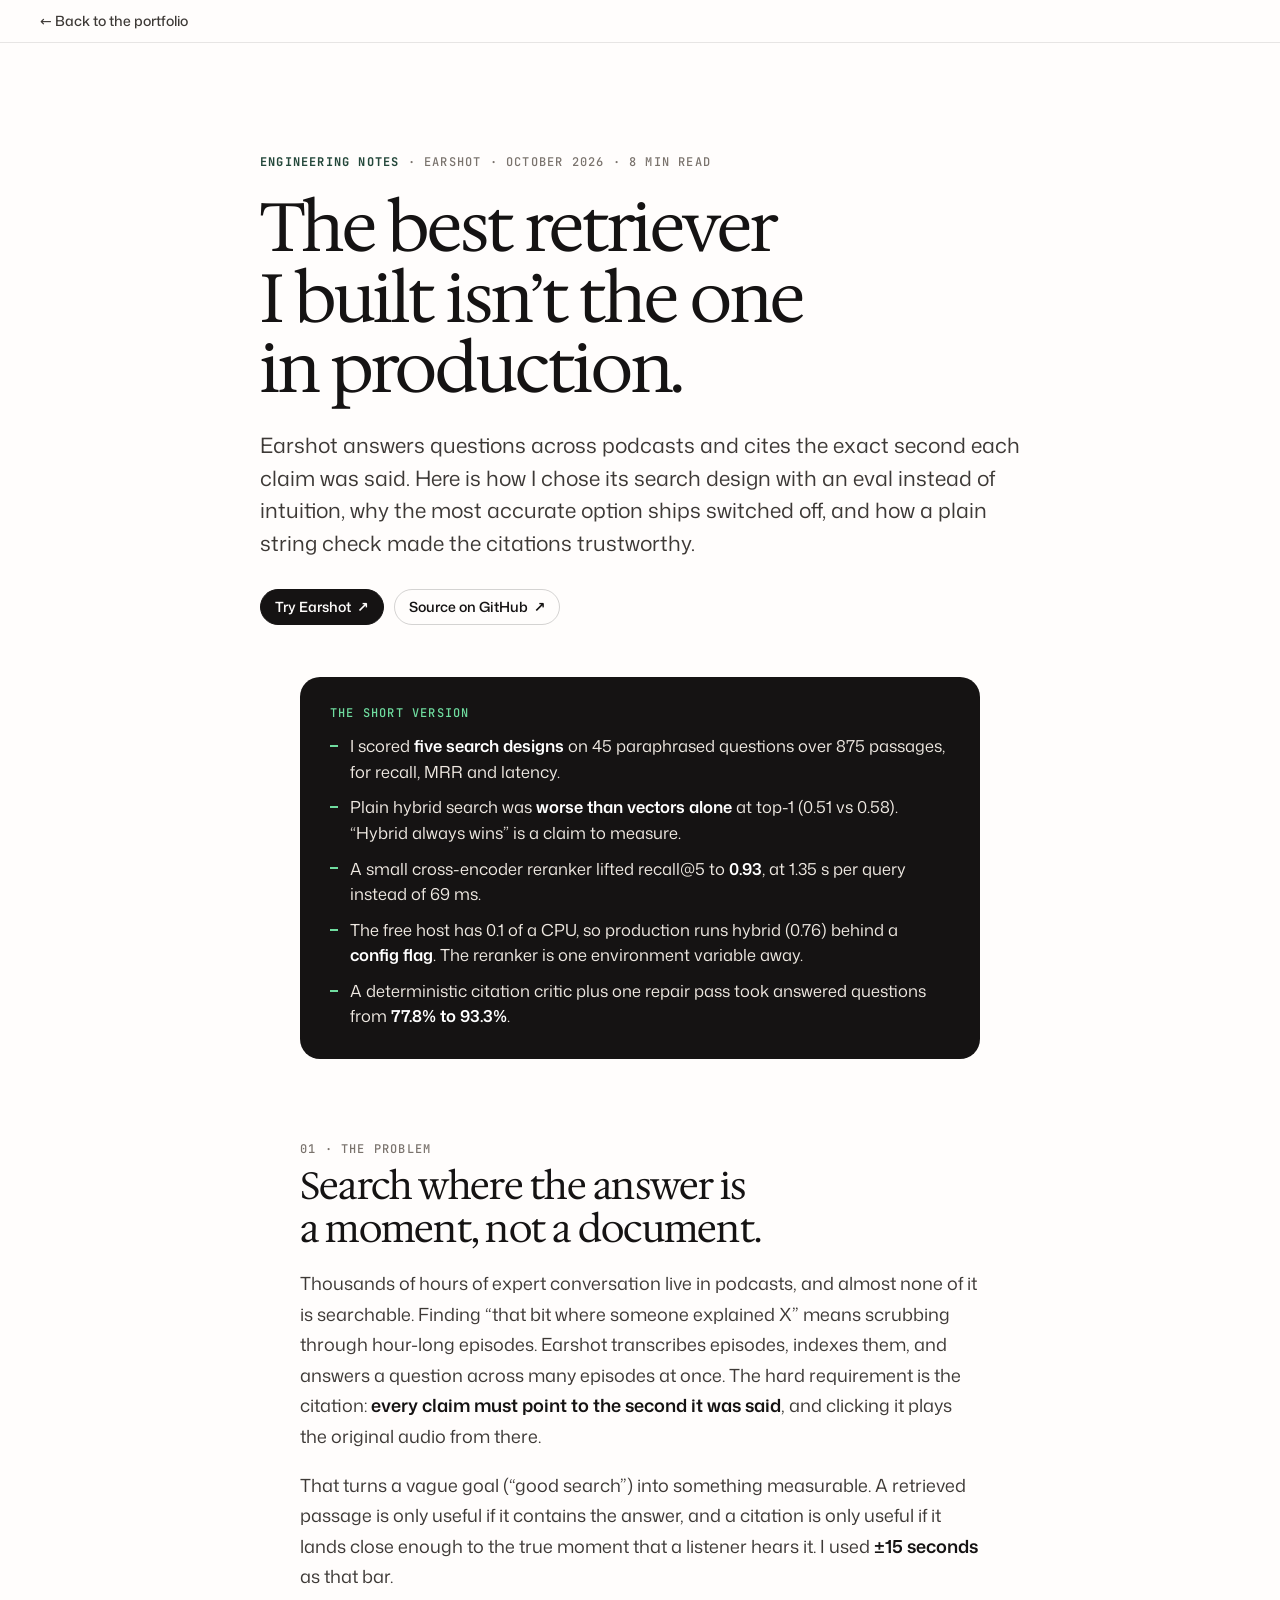
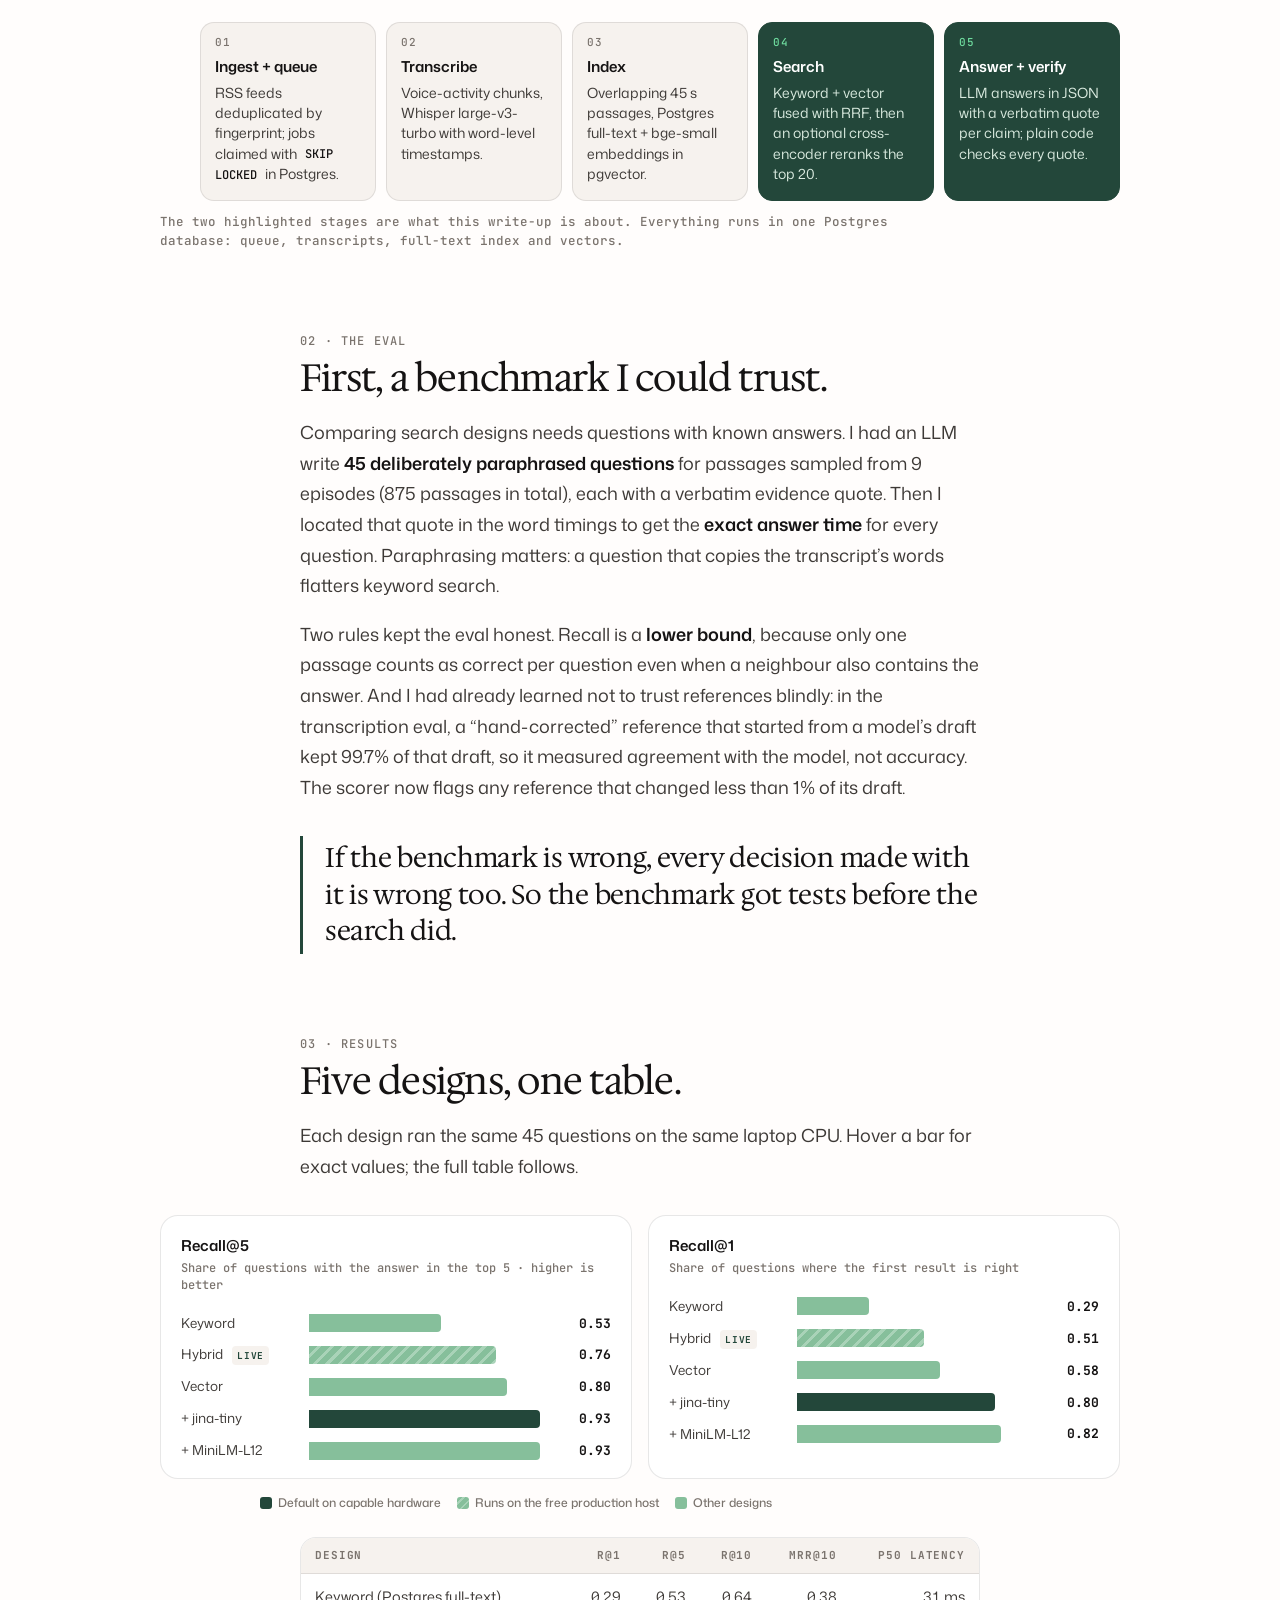
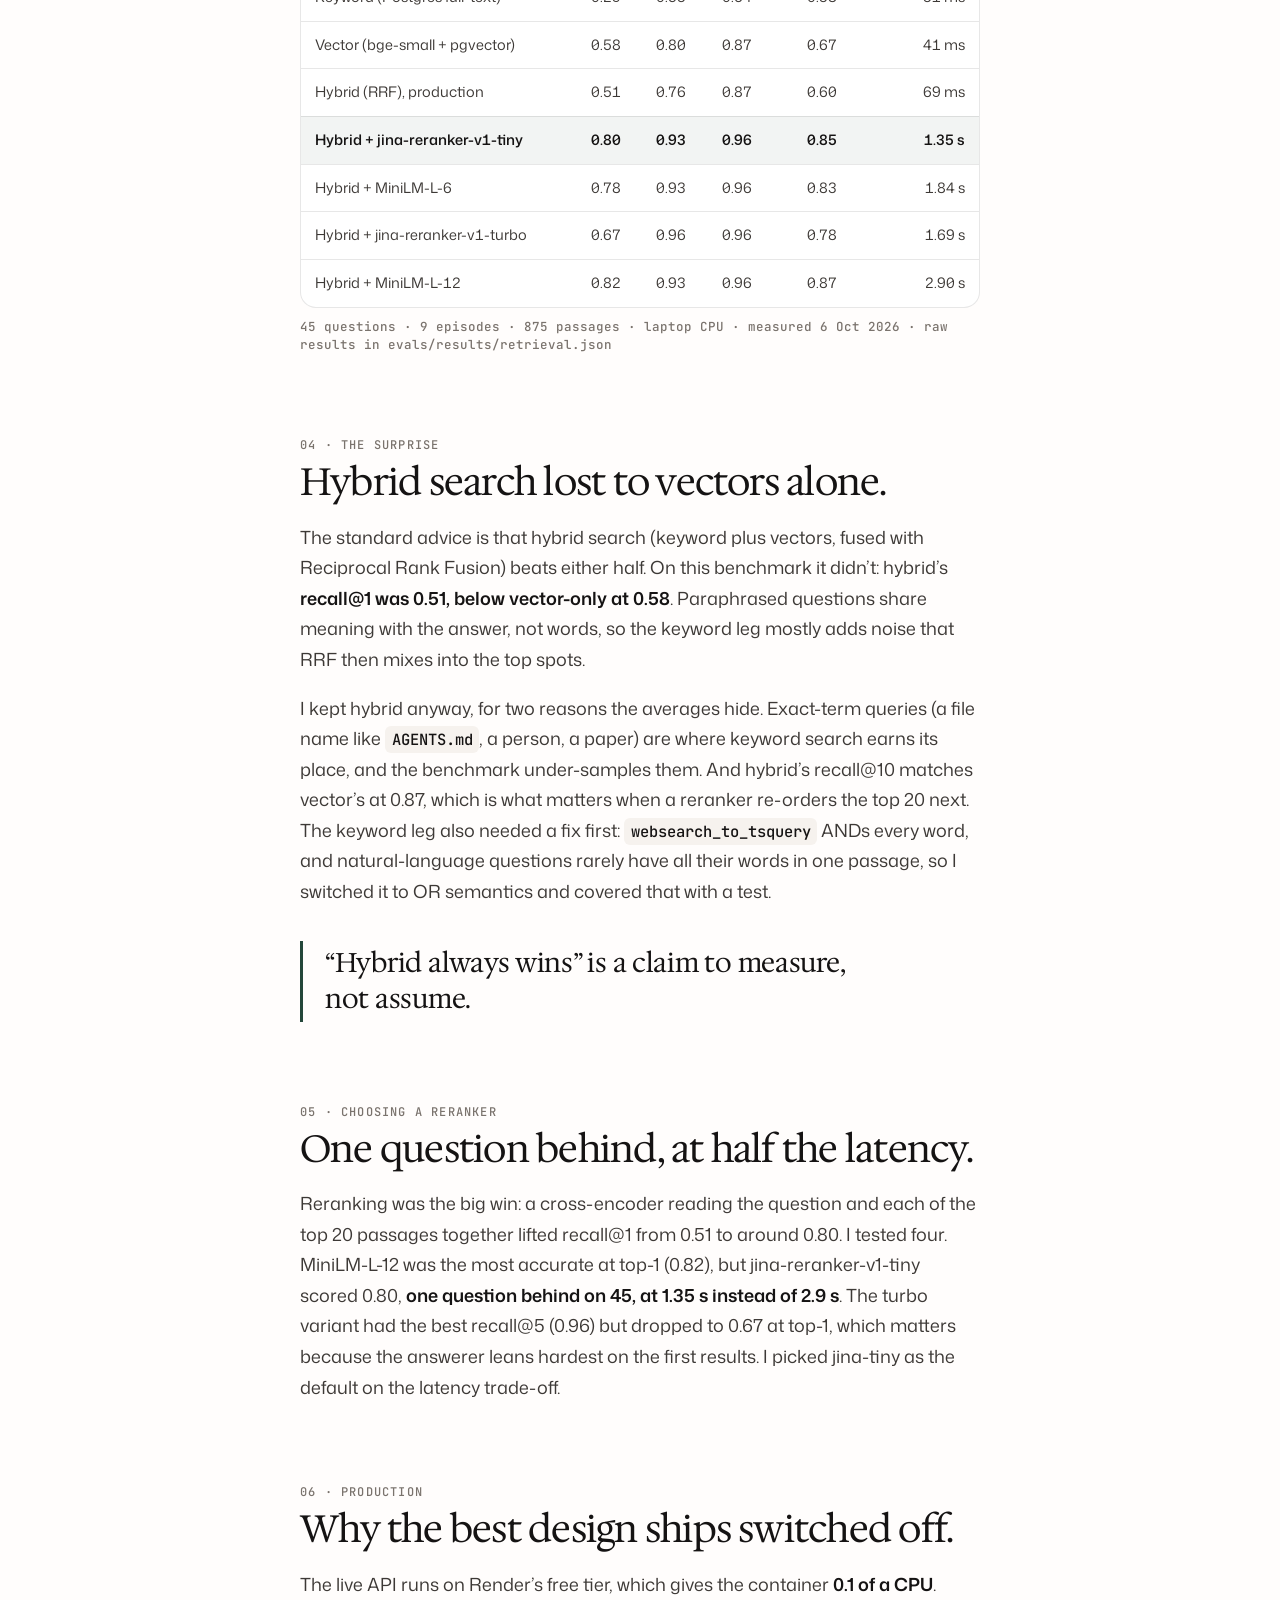
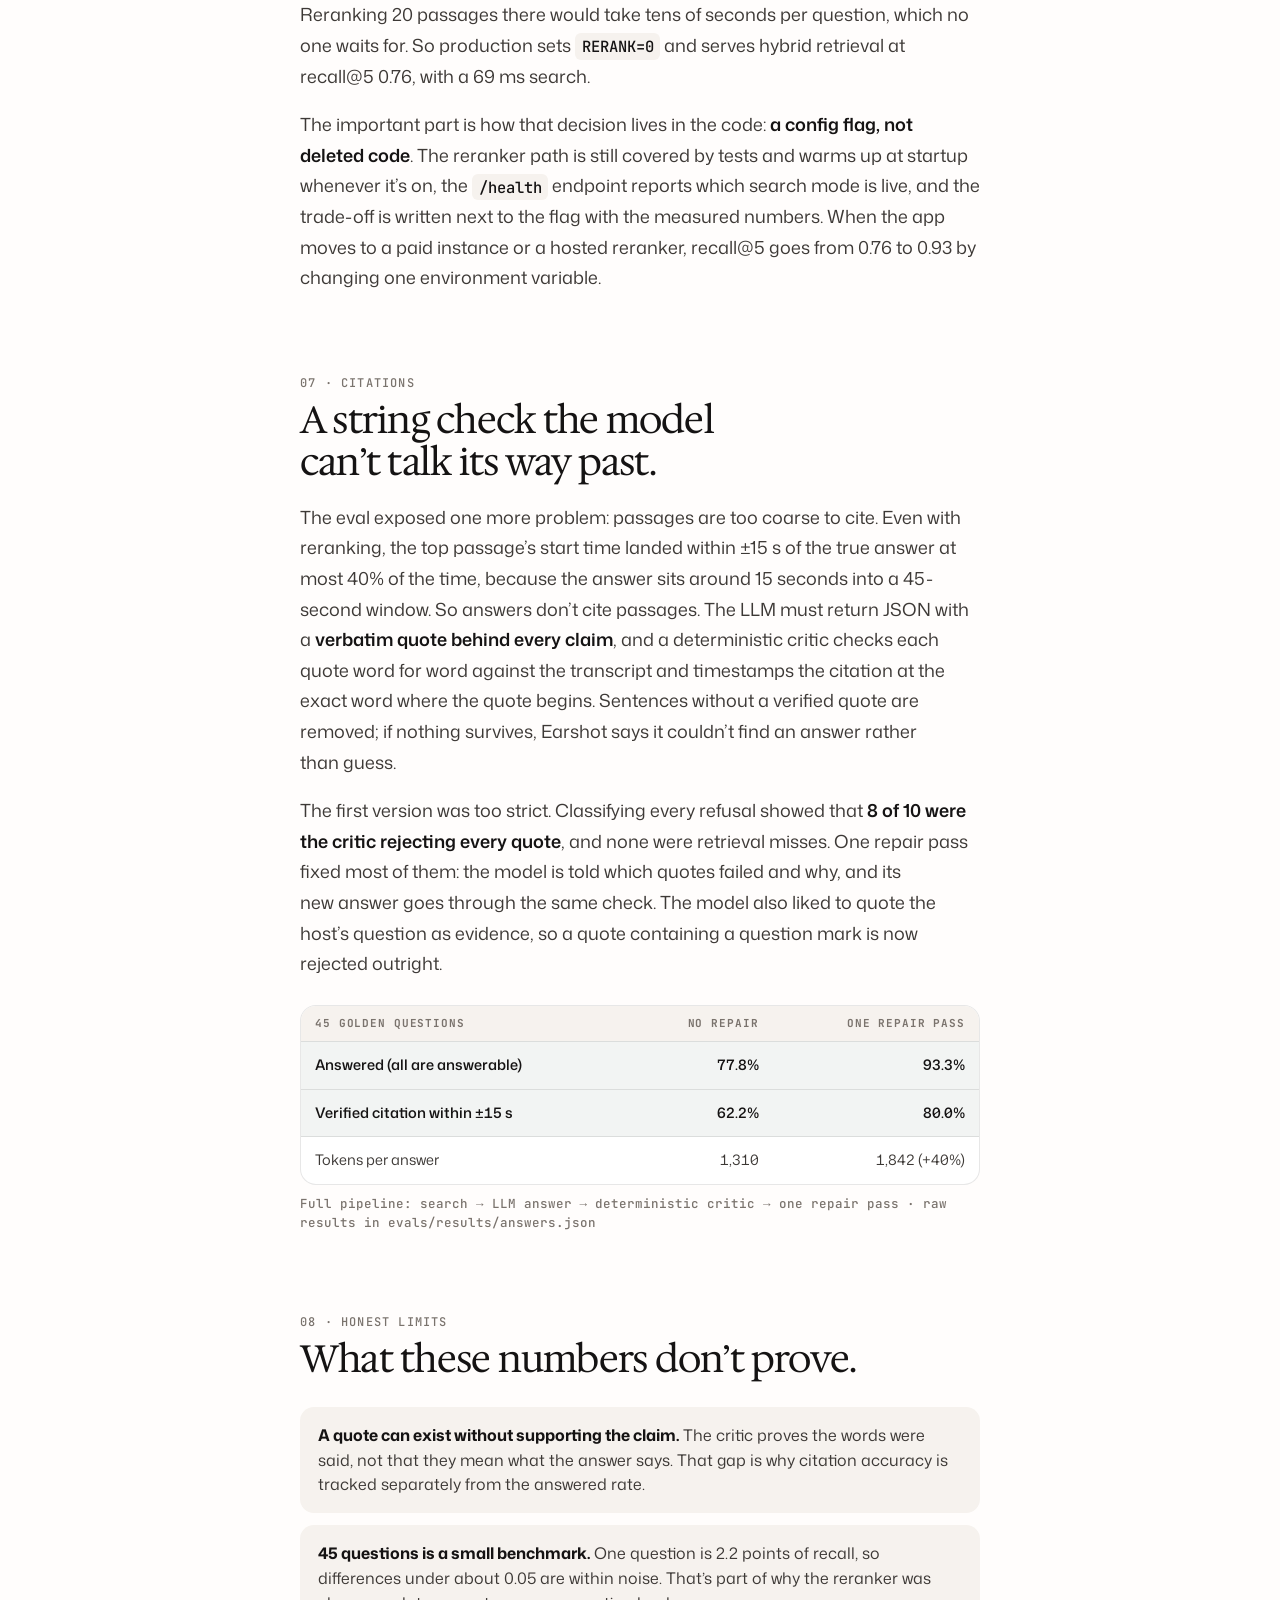
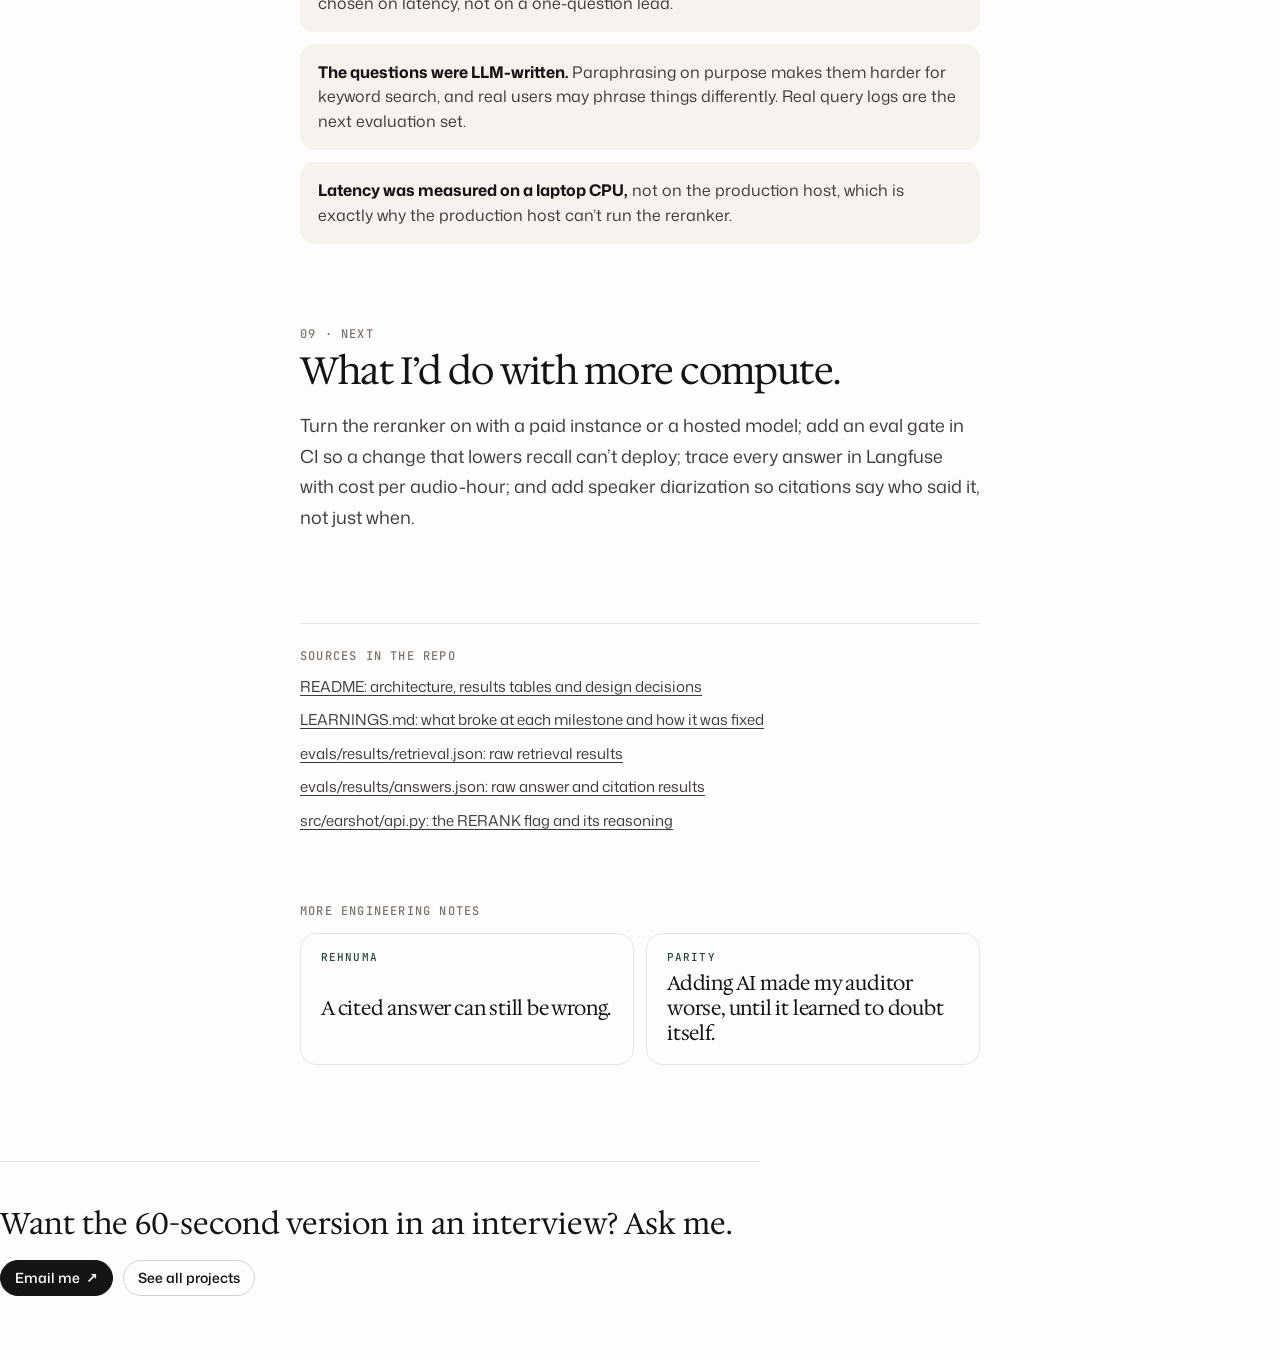
==== commit 9bb5f3cc: "Write-ups: only the back link in the top bar" ====
--- a/notes/earshot-retrieval.html
+++ b/notes/earshot-retrieval.html
@@ -15,7 +15,6 @@
 <body>
   <div class="bar" id="bar" aria-hidden="true"></div>
   <nav class="top" aria-label="Site">
-    <a class="top__mark" href="../" aria-label="Zain-ul-Abideen, home">ZAIN-UL-ABIDEEN</a>
     <a class="top__back" href="../#approach">← Back to the portfolio</a>
   </nav>
 
